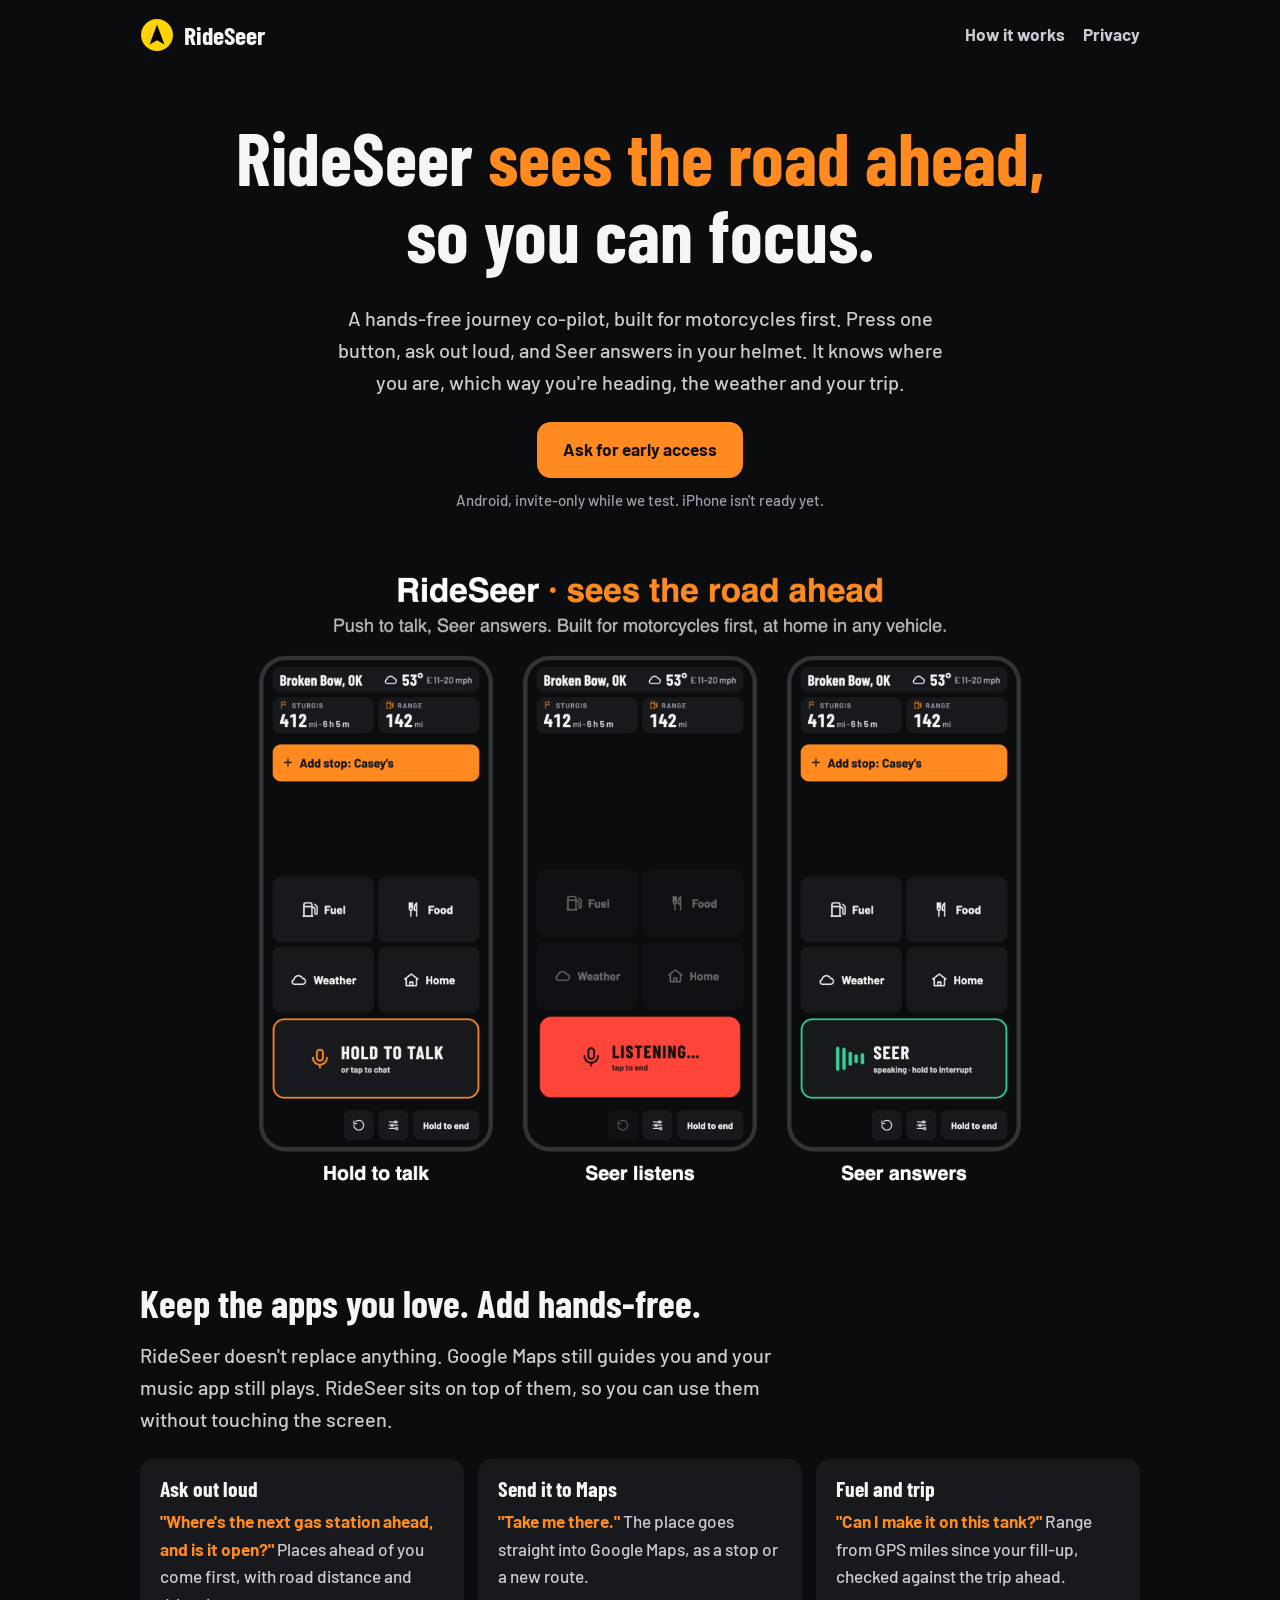
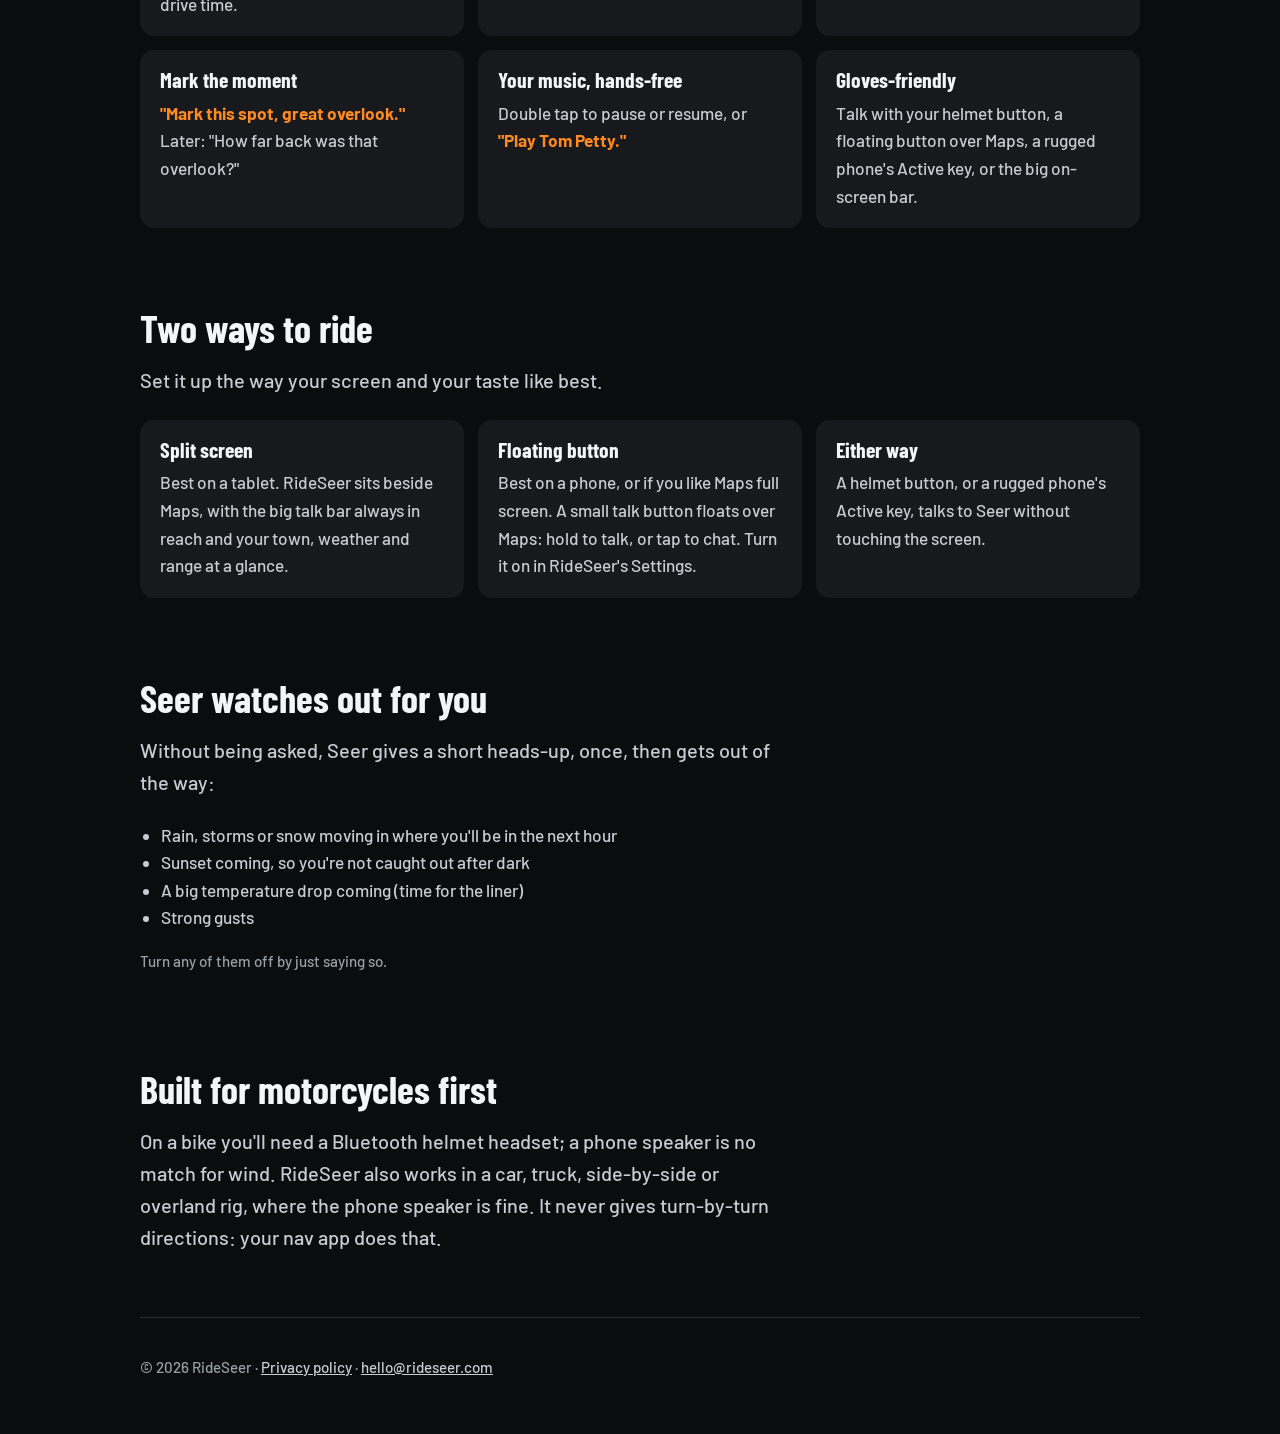
==== index.html @ ca09a665 "Site: "Two ways to ride" (split screen or floating button) Co-Authored-By: Claude Opus 5.5 <noreply@" ====
<!doctype html>
<html lang="en">
<head>
  <meta charset="utf-8">
  <meta name="viewport" content="width=device-width, initial-scale=1">
  <title>RideSeer: sees the road ahead, so you can focus</title>
  <meta name="description" content="RideSeer is a hands-free journey co-pilot, built for motorcycles first. Press a button, ask out loud, and Seer answers in your helmet.">
  <meta name="theme-color" content="#0b0c0e">
  <link rel="icon" href="favicon.svg" type="image/svg+xml">
  <link rel="stylesheet" href="style.css">
</head>
<body>
  <div class="wrap">
    <header class="top">
      <a class="logo" href="./"><img src="favicon.svg" alt="">RideSeer</a>
      <nav class="top"><a href="#how">How it works</a><a href="privacy.html">Privacy</a></nav>
    </header>

    <main>
      <div class="hero">
        <h1>RideSeer <span>sees the road ahead,</span><br>so you can focus.</h1>
        <p class="lede">A hands-free journey co-pilot, built for motorcycles first. Press one button, ask out loud, and Seer answers in your helmet. It knows where you are, which way you're heading, the weather and your trip.</p>
        <a class="cta" href="mailto:hello@rideseer.com?subject=RideSeer%20early%20access">Ask for early access</a>
        <p class="note">Android, invite-only while we test. iPhone isn't ready yet.</p>
        <img class="shot" src="img/rideseer-3up.png" alt="Three RideSeer screens: ready to talk, listening, and Seer answering, with town, weather, trip and range on top">
      </div>

      <section id="how">
        <h2>Keep the apps you love. Add hands-free.</h2>
        <p class="lede" style="margin-left:0">RideSeer doesn't replace anything. Google Maps still guides you and your music app still plays. RideSeer sits on top of them, so you can use them without touching the screen.</p>
        <div class="grid">
          <div class="card">
            <h3>Ask out loud</h3>
            <p><span class="say">"Where's the next gas station ahead, and is it open?"</span> Places ahead of you come first, with road distance and drive time.</p>
          </div>
          <div class="card">
            <h3>Send it to Maps</h3>
            <p><span class="say">"Take me there."</span> The place goes straight into Google Maps, as a stop or a new route.</p>
          </div>
          <div class="card">
            <h3>Fuel and trip</h3>
            <p><span class="say">"Can I make it on this tank?"</span> Range from GPS miles since your fill-up, checked against the trip ahead.</p>
          </div>
          <div class="card">
            <h3>Mark the moment</h3>
            <p><span class="say">"Mark this spot, great overlook."</span> Later: "How far back was that overlook?"</p>
          </div>
          <div class="card">
            <h3>Your music, hands-free</h3>
            <p>Double tap to pause or resume, or <span class="say">"Play Tom Petty."</span></p>
          </div>
          <div class="card">
            <h3>Gloves-friendly</h3>
            <p>Talk with your helmet button, a floating button over Maps, a rugged phone's Active key, or the big on-screen bar.</p>
          </div>
        </div>
      </section>

      <section id="setup">
        <h2>Two ways to ride</h2>
        <p class="lede" style="margin-left:0">Set it up the way your screen and your taste like best.</p>
        <div class="grid">
          <div class="card">
            <h3>Split screen</h3>
            <p>Best on a tablet. RideSeer sits beside Maps, with the big talk bar always in reach and your town, weather and range at a glance.</p>
          </div>
          <div class="card">
            <h3>Floating button</h3>
            <p>Best on a phone, or if you like Maps full screen. A small talk button floats over Maps: hold to talk, or tap to chat. Turn it on in RideSeer's Settings.</p>
          </div>
          <div class="card">
            <h3>Either way</h3>
            <p>A helmet button, or a rugged phone's Active key, talks to Seer without touching the screen.</p>
          </div>
        </div>
      </section>

      <section>
        <h2>Seer watches out for you</h2>
        <p class="lede" style="margin-left:0">Without being asked, Seer gives a short heads-up, once, then gets out of the way:</p>
        <ul class="plain">
          <li>Rain, storms or snow moving in where you'll be in the next hour</li>
          <li>Sunset coming, so you're not caught out after dark</li>
          <li>A big temperature drop coming (time for the liner)</li>
          <li>Strong gusts</li>
        </ul>
        <p class="note">Turn any of them off by just saying so.</p>
      </section>

      <section>
        <h2>Built for motorcycles first</h2>
        <p class="lede" style="margin-left:0">On a bike you'll need a Bluetooth helmet headset; a phone speaker is no match for wind. RideSeer also works in a car, truck, side-by-side or overland rig, where the phone speaker is fine. It never gives turn-by-turn directions: your nav app does that.</p>
      </section>
    </main>

    <footer>
      <p>© 2026 RideSeer · <a href="privacy.html">Privacy policy</a> · <a href="mailto:hello@rideseer.com">hello@rideseer.com</a></p>
    </footer>
  </div>
</body>
</html>
---- style.css ----
/* RideSeer site: the app's Dash look. Fonts are served from here (no third-party requests). */
@font-face {
  font-family: "Barlow";
  src: url("fonts/barlow-latin-500-normal.woff2") format("woff2");
  font-weight: 500;
  font-display: swap;
}
@font-face {
  font-family: "Barlow";
  src: url("fonts/barlow-latin-700-normal.woff2") format("woff2");
  font-weight: 700;
  font-display: swap;
}
@font-face {
  font-family: "Barlow Condensed";
  src: url("fonts/barlow-condensed-latin-700-normal.woff2") format("woff2");
  font-weight: 700;
  font-display: swap;
}

:root {
  --bg: #0b0c0e;
  --fg: #f4f5f7;
  --muted: #9aa0a8;
  --soft: #c9cdd3;
  --panel: #17191d;
  --line: #2a2d33;
  --accent: #ff8a1f;
  --on-accent: #111;
  color-scheme: dark;
}

* {
  box-sizing: border-box;
}

body {
  margin: 0;
  background: var(--bg);
  color: var(--fg);
  font: 500 1.08rem/1.6 "Barlow", system-ui, -apple-system, "Segoe UI", Roboto, sans-serif;
}

a {
  color: var(--accent);
}

.wrap {
  max-width: 1040px;
  margin: 0 auto;
  padding: 0 20px;
}

header.top {
  display: flex;
  align-items: center;
  justify-content: space-between;
  gap: 16px;
  padding: 18px 0;
}

.logo {
  display: flex;
  align-items: center;
  gap: 10px;
  color: var(--fg);
  text-decoration: none;
  font: 700 1.6rem/1 "Barlow Condensed", "Barlow", sans-serif;
}

.logo img {
  width: 34px;
  height: 34px;
}

nav.top a {
  color: var(--soft);
  text-decoration: none;
  margin-left: 18px;
  font-weight: 700;
}

h1,
h2,
h3 {
  font-family: "Barlow Condensed", "Barlow", sans-serif;
  font-weight: 700;
  line-height: 1.05;
  margin: 0 0 0.4em;
}

.hero {
  padding: 48px 0 24px;
  text-align: center;
}

.hero h1 {
  font-size: clamp(2.6rem, 8vw, 4.6rem);
}

.hero h1 span {
  color: var(--accent);
}

.lede {
  color: var(--soft);
  font-size: 1.25rem;
  max-width: 640px;
  margin: 0 auto 24px;
}

.cta {
  display: inline-block;
  padding: 14px 26px;
  border-radius: 14px;
  background: var(--accent);
  color: var(--on-accent);
  font-weight: 700;
  text-decoration: none;
}

.note {
  color: var(--muted);
  font-size: 0.95rem;
  margin-top: 10px;
}

.shot {
  display: block;
  width: 100%;
  max-width: 900px;
  margin: 32px auto 0;
  border-radius: 18px;
}

section {
  padding: 40px 0;
}

section h2 {
  font-size: clamp(1.8rem, 5vw, 2.4rem);
}

.grid {
  display: grid;
  grid-template-columns: repeat(auto-fit, minmax(240px, 1fr));
  gap: 14px;
}

.card {
  background: var(--panel);
  border-radius: 14px;
  padding: 18px 20px;
}

.card h3 {
  font-size: 1.35rem;
  color: var(--fg);
}

.card p {
  margin: 0;
  color: var(--soft);
}

.say {
  color: var(--accent);
  font-weight: 700;
}

ul.plain {
  padding-left: 1.2em;
  color: var(--soft);
}

/* Privacy policy and other text pages */
.doc {
  max-width: 760px;
  padding: 24px 0 48px;
}

.doc h1 {
  font-size: 2.6rem;
}

.doc h2 {
  font-size: 1.6rem;
  margin-top: 1.6em;
}

.doc p,
.doc li {
  color: var(--soft);
}

.doc table {
  width: 100%;
  border-collapse: collapse;
  margin: 12px 0;
  font-size: 0.98rem;
}

.doc th,
.doc td {
  text-align: left;
  vertical-align: top;
  padding: 10px 8px;
  border-bottom: 1px solid var(--line);
}

.doc th {
  color: var(--fg);
}

.tablewrap {
  overflow-x: auto;
}

footer {
  border-top: 1px solid var(--line);
  padding: 22px 0 40px;
  color: var(--muted);
  font-size: 0.95rem;
}

footer a {
  color: var(--soft);
}
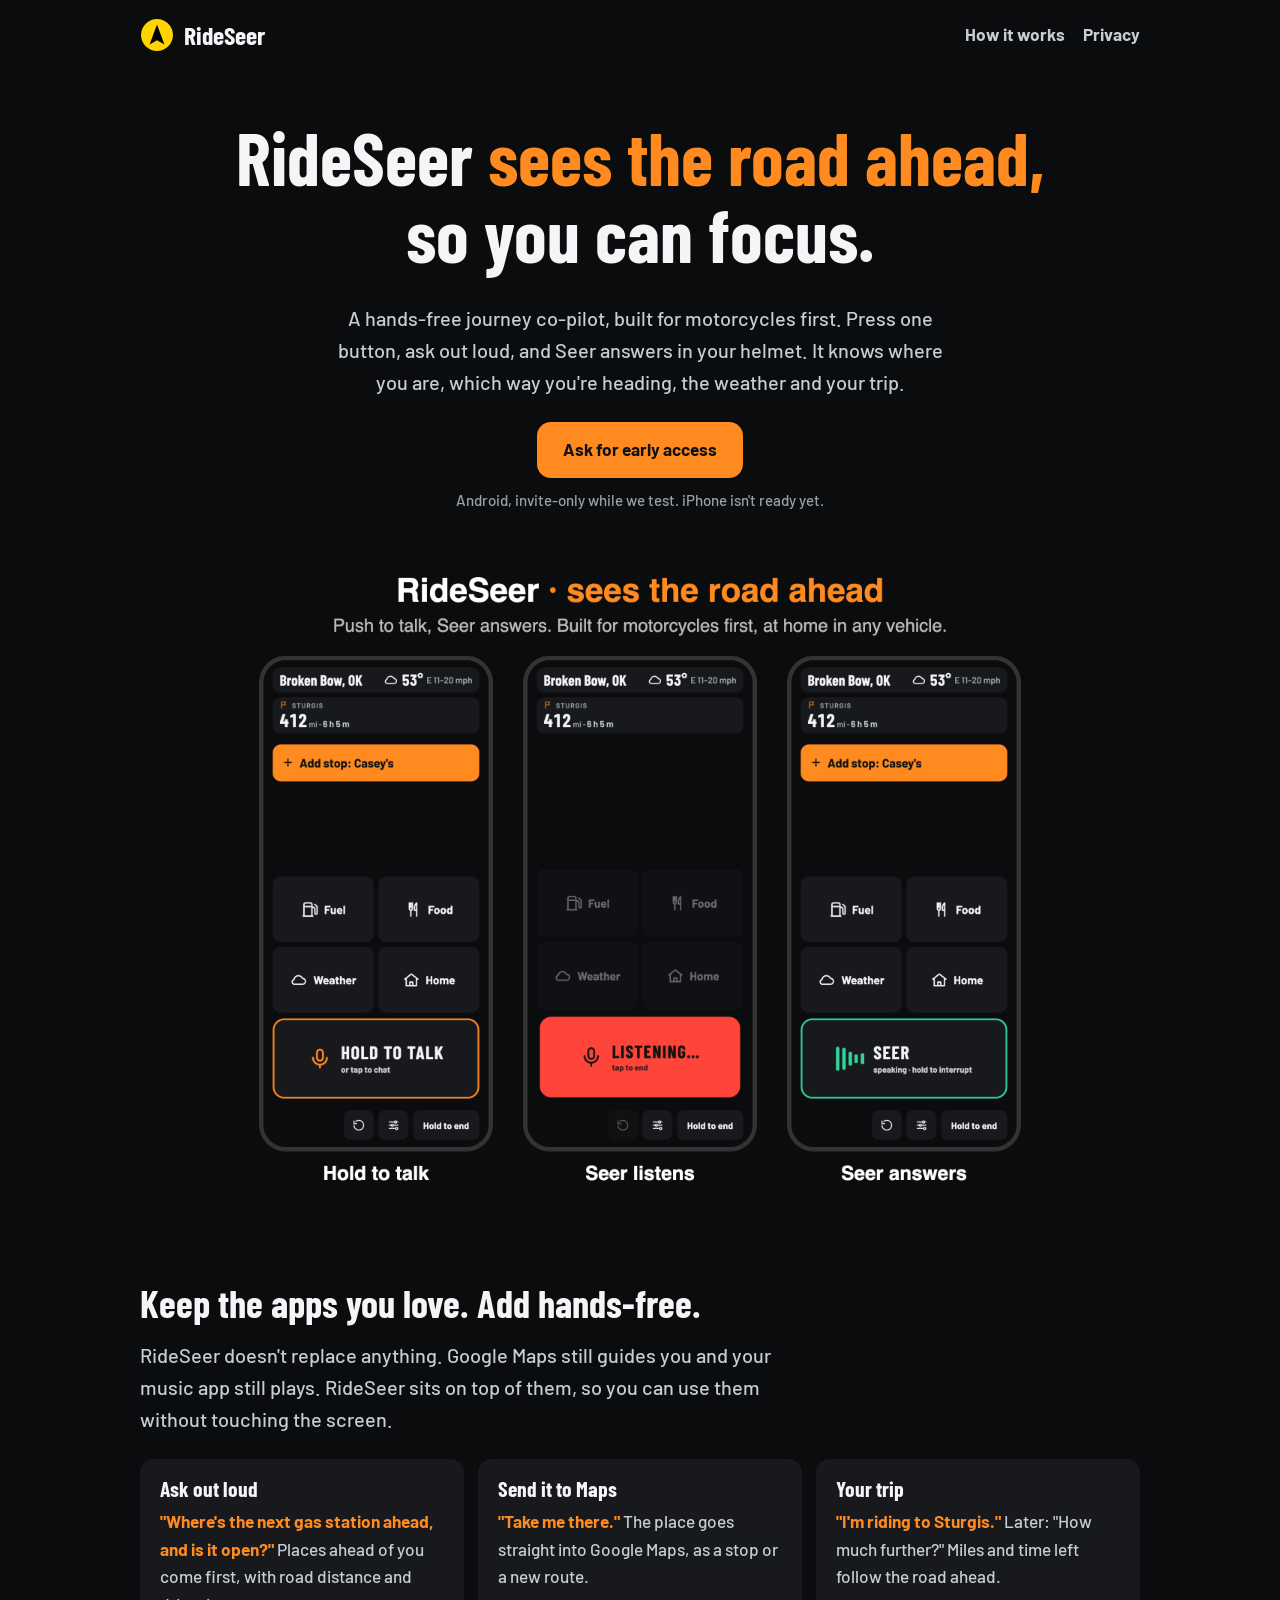
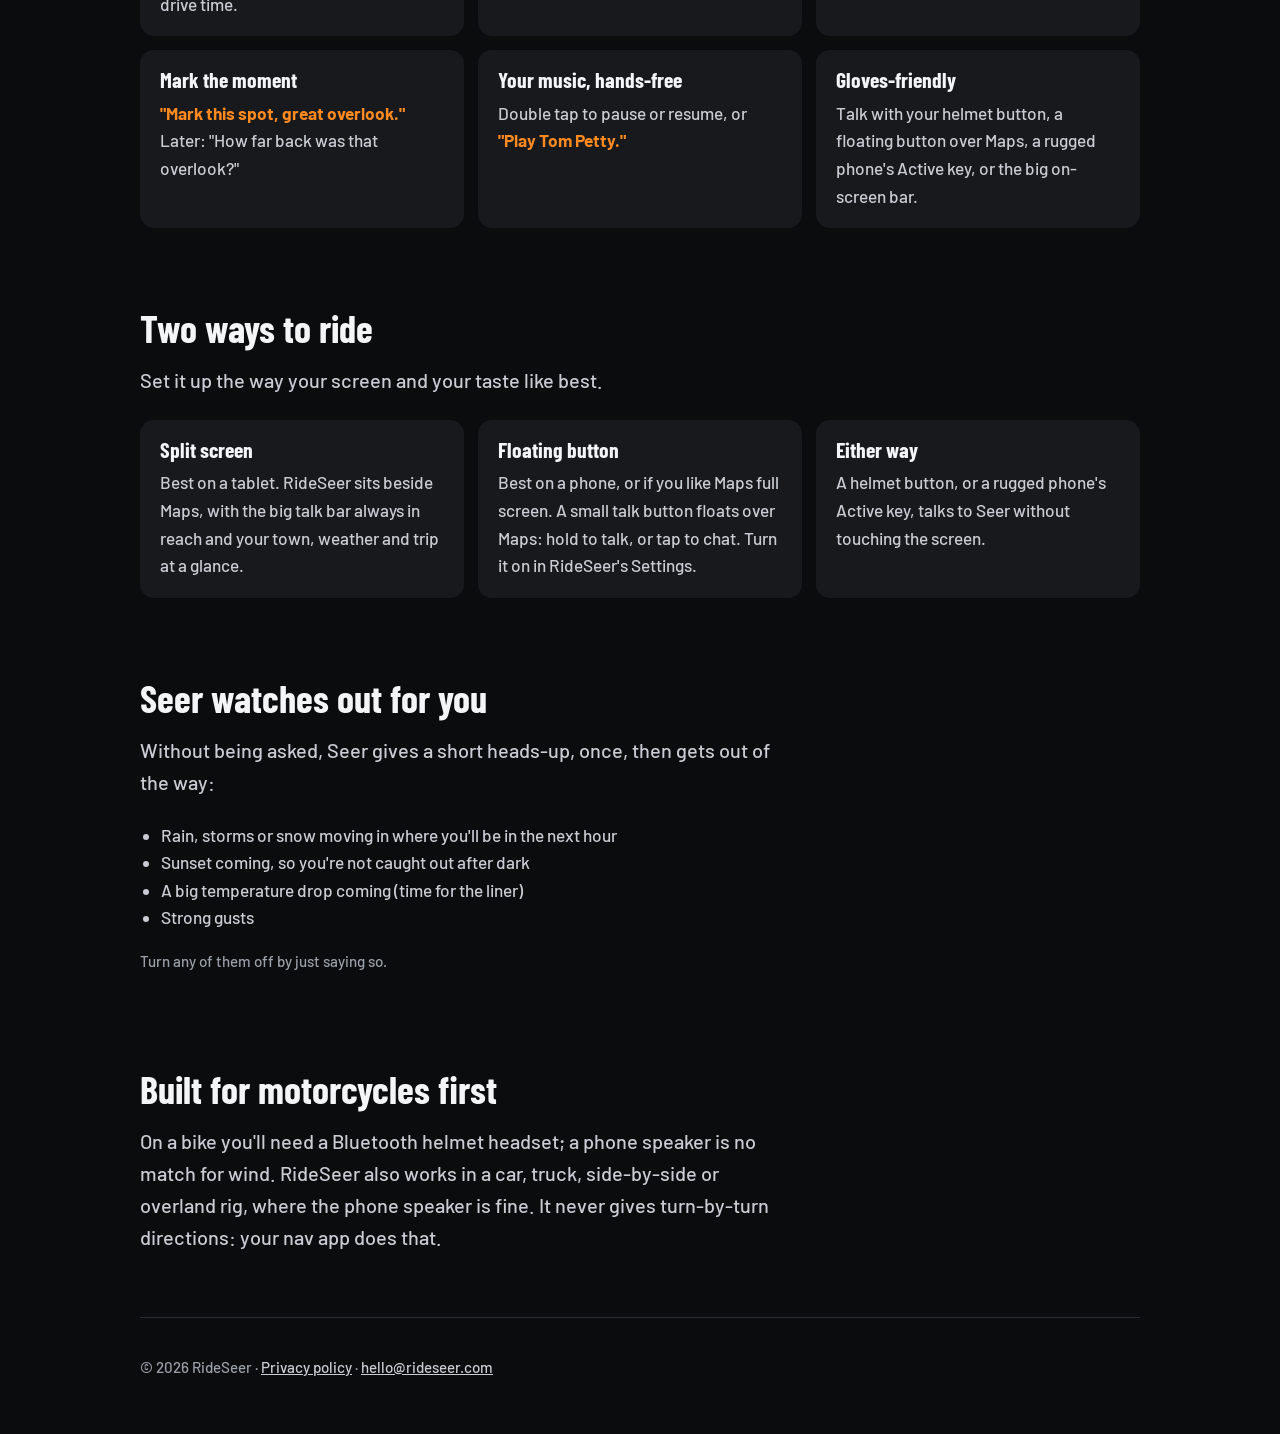
==== commit 4dfae7a1: "Fuel range removed from the app: site copy, privacy policy and screenshot Co-Authored-By: Claude Opu" ====
--- a/index.html
+++ b/index.html
@@ -22,7 +22,7 @@
         <p class="lede">A hands-free journey co-pilot, built for motorcycles first. Press one button, ask out loud, and Seer answers in your helmet. It knows where you are, which way you're heading, the weather and your trip.</p>
         <a class="cta" href="mailto:hello@rideseer.com?subject=RideSeer%20early%20access">Ask for early access</a>
         <p class="note">Android, invite-only while we test. iPhone isn't ready yet.</p>
-        <img class="shot" src="img/rideseer-3up.png" alt="Three RideSeer screens: ready to talk, listening, and Seer answering, with town, weather, trip and range on top">
+        <img class="shot" src="img/rideseer-3up.png" alt="Three RideSeer screens: ready to talk, listening, and Seer answering, with town, weather and trip on top">
       </div>
 
       <section id="how">
@@ -38,8 +38,8 @@
             <p><span class="say">"Take me there."</span> The place goes straight into Google Maps, as a stop or a new route.</p>
           </div>
           <div class="card">
-            <h3>Fuel and trip</h3>
-            <p><span class="say">"Can I make it on this tank?"</span> Range from GPS miles since your fill-up, checked against the trip ahead.</p>
+            <h3>Your trip</h3>
+            <p><span class="say">"I'm riding to Sturgis."</span> Later: "How much further?" Miles and time left follow the road ahead.</p>
           </div>
           <div class="card">
             <h3>Mark the moment</h3>
@@ -62,7 +62,7 @@
         <div class="grid">
           <div class="card">
             <h3>Split screen</h3>
-            <p>Best on a tablet. RideSeer sits beside Maps, with the big talk bar always in reach and your town, weather and range at a glance.</p>
+            <p>Best on a tablet. RideSeer sits beside Maps, with the big talk bar always in reach and your town, weather and trip at a glance.</p>
           </div>
           <div class="card">
             <h3>Floating button</h3>
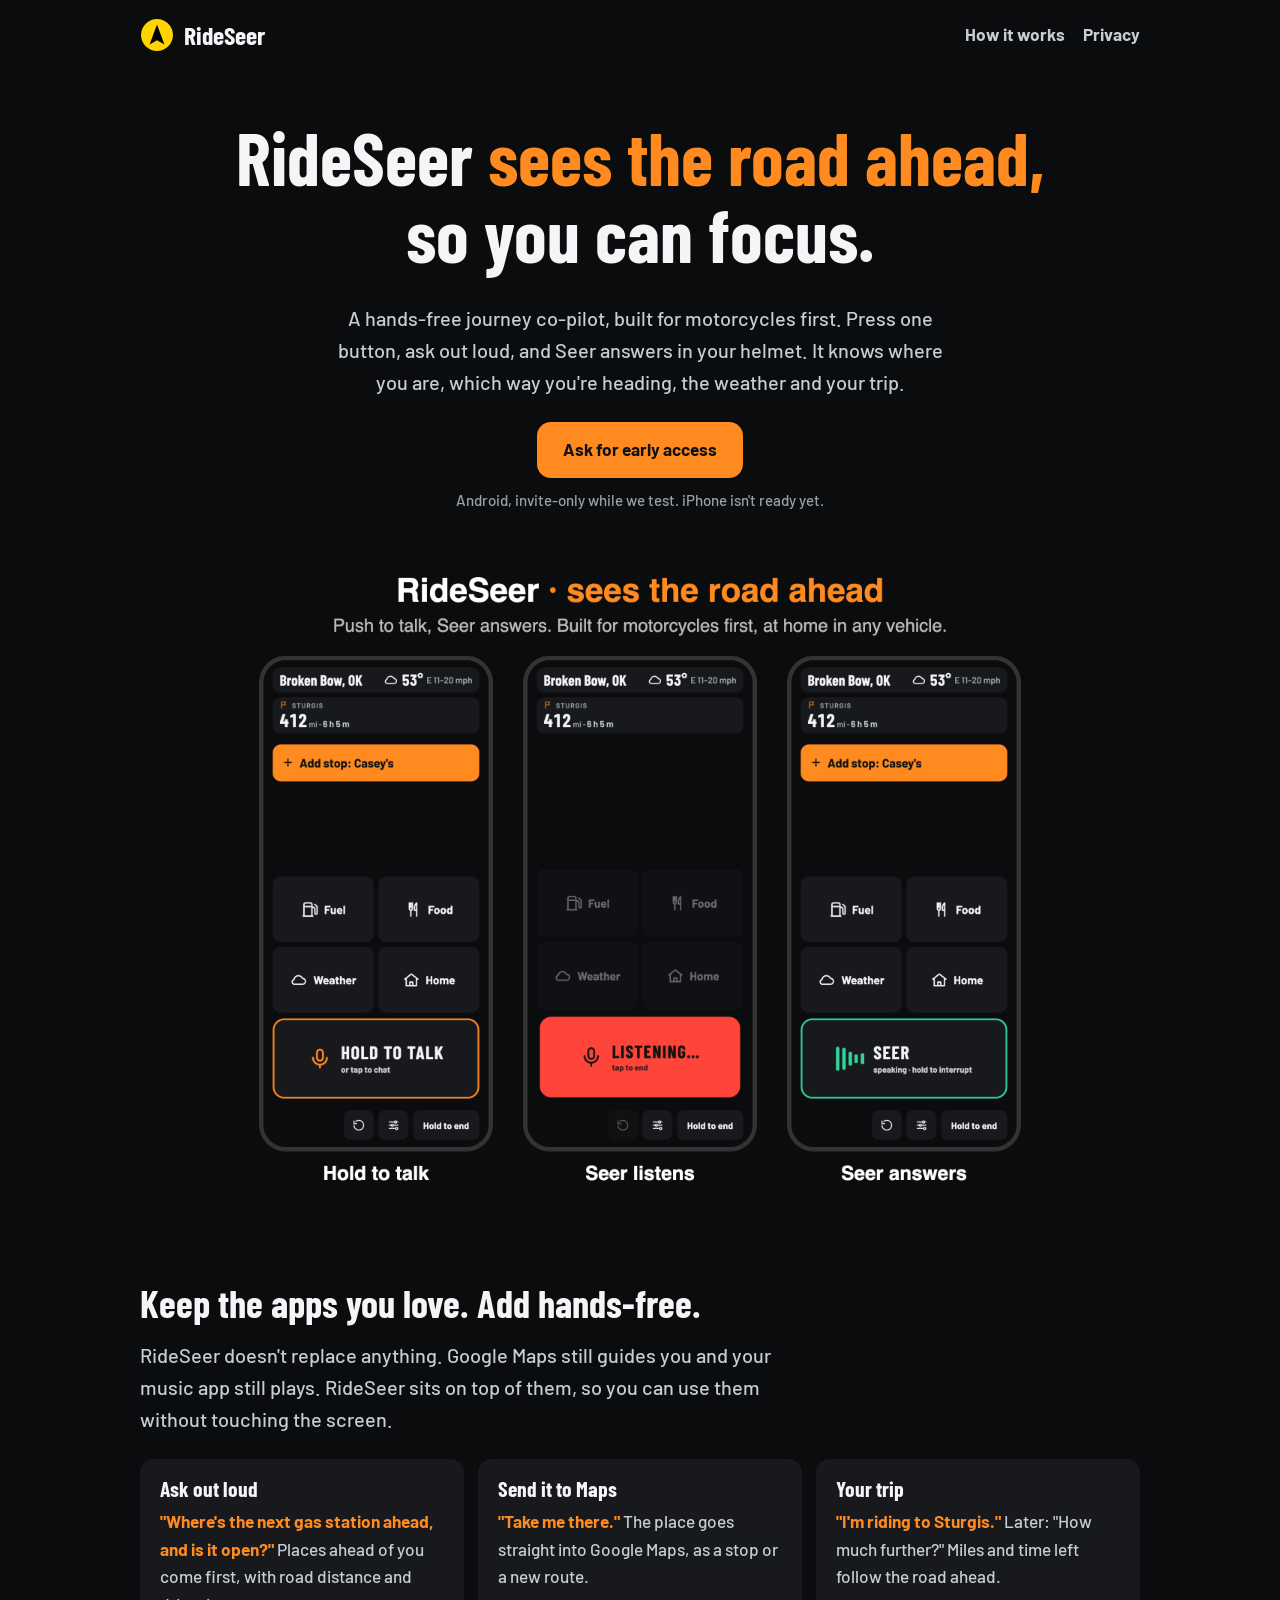
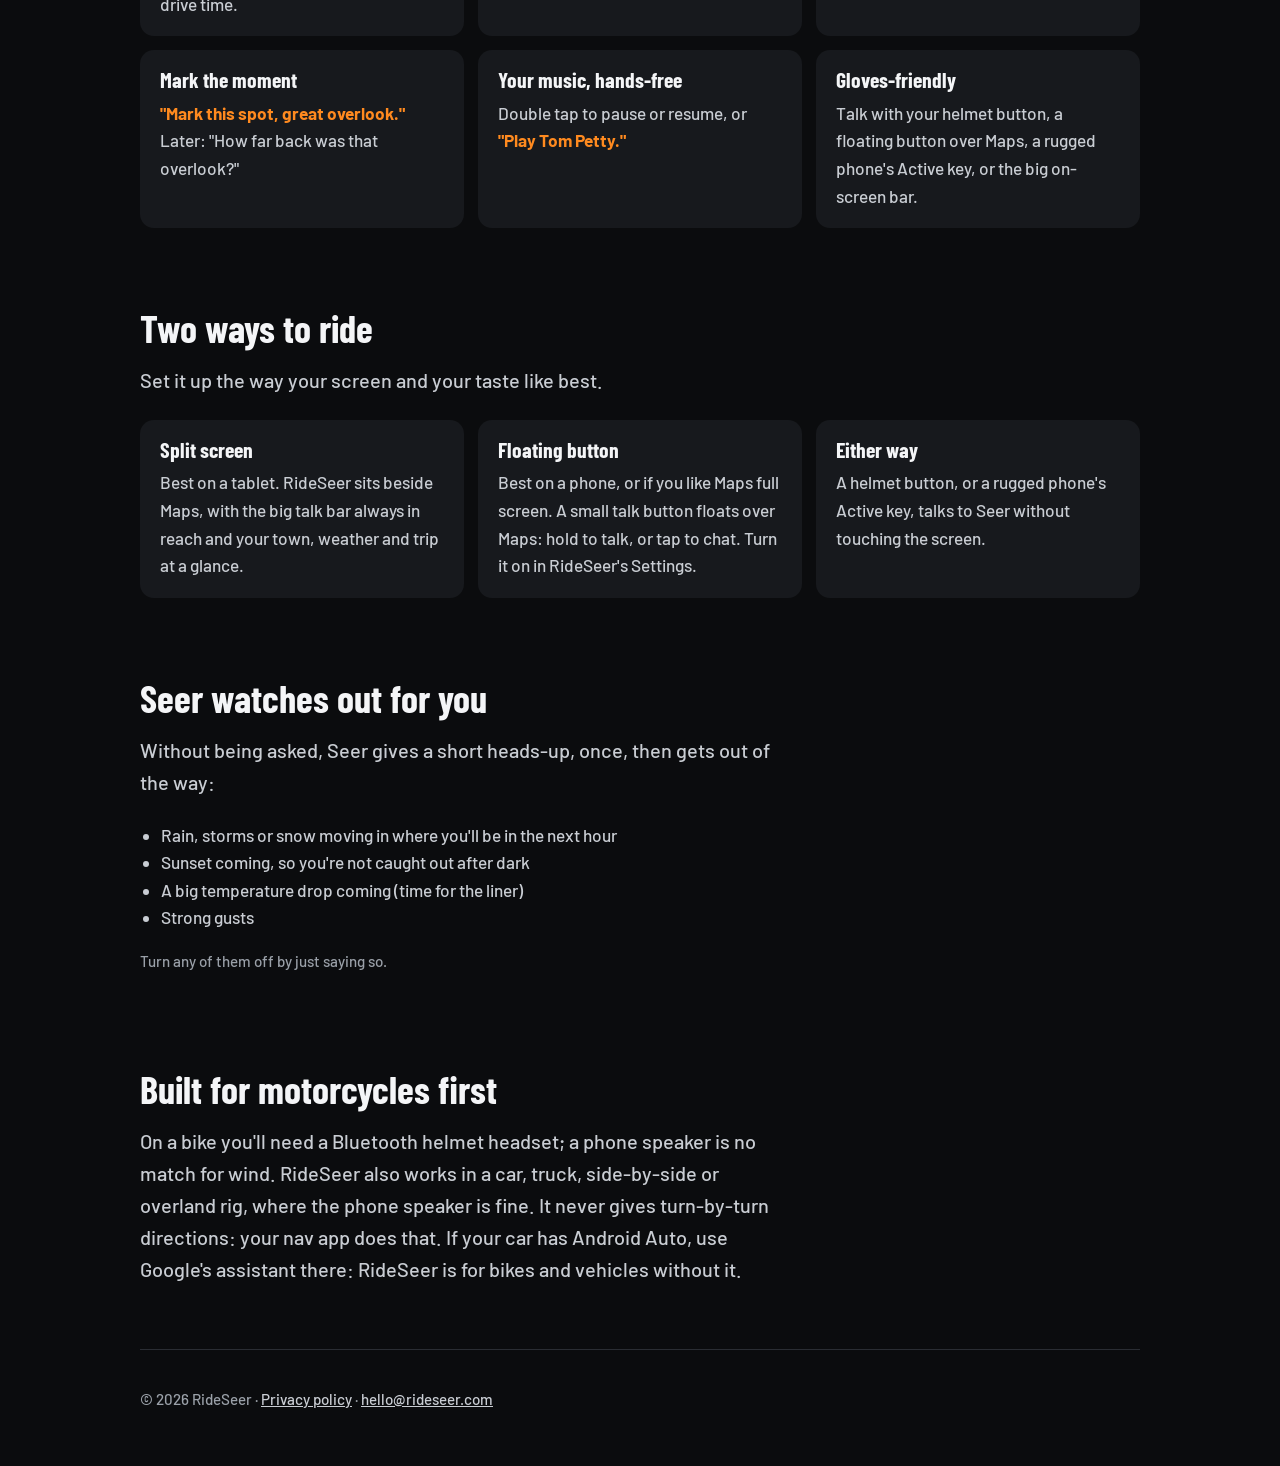
==== commit 04c12934: "Android Auto: point drivers to Google's assistant" ====
--- a/index.html
+++ b/index.html
@@ -89,7 +89,7 @@
 
       <section>
         <h2>Built for motorcycles first</h2>
-        <p class="lede" style="margin-left:0">On a bike you'll need a Bluetooth helmet headset; a phone speaker is no match for wind. RideSeer also works in a car, truck, side-by-side or overland rig, where the phone speaker is fine. It never gives turn-by-turn directions: your nav app does that.</p>
+        <p class="lede" style="margin-left:0">On a bike you'll need a Bluetooth helmet headset; a phone speaker is no match for wind. RideSeer also works in a car, truck, side-by-side or overland rig, where the phone speaker is fine. It never gives turn-by-turn directions: your nav app does that. If your car has Android Auto, use Google's assistant there: RideSeer is for bikes and vehicles without it.</p>
       </section>
     </main>
 
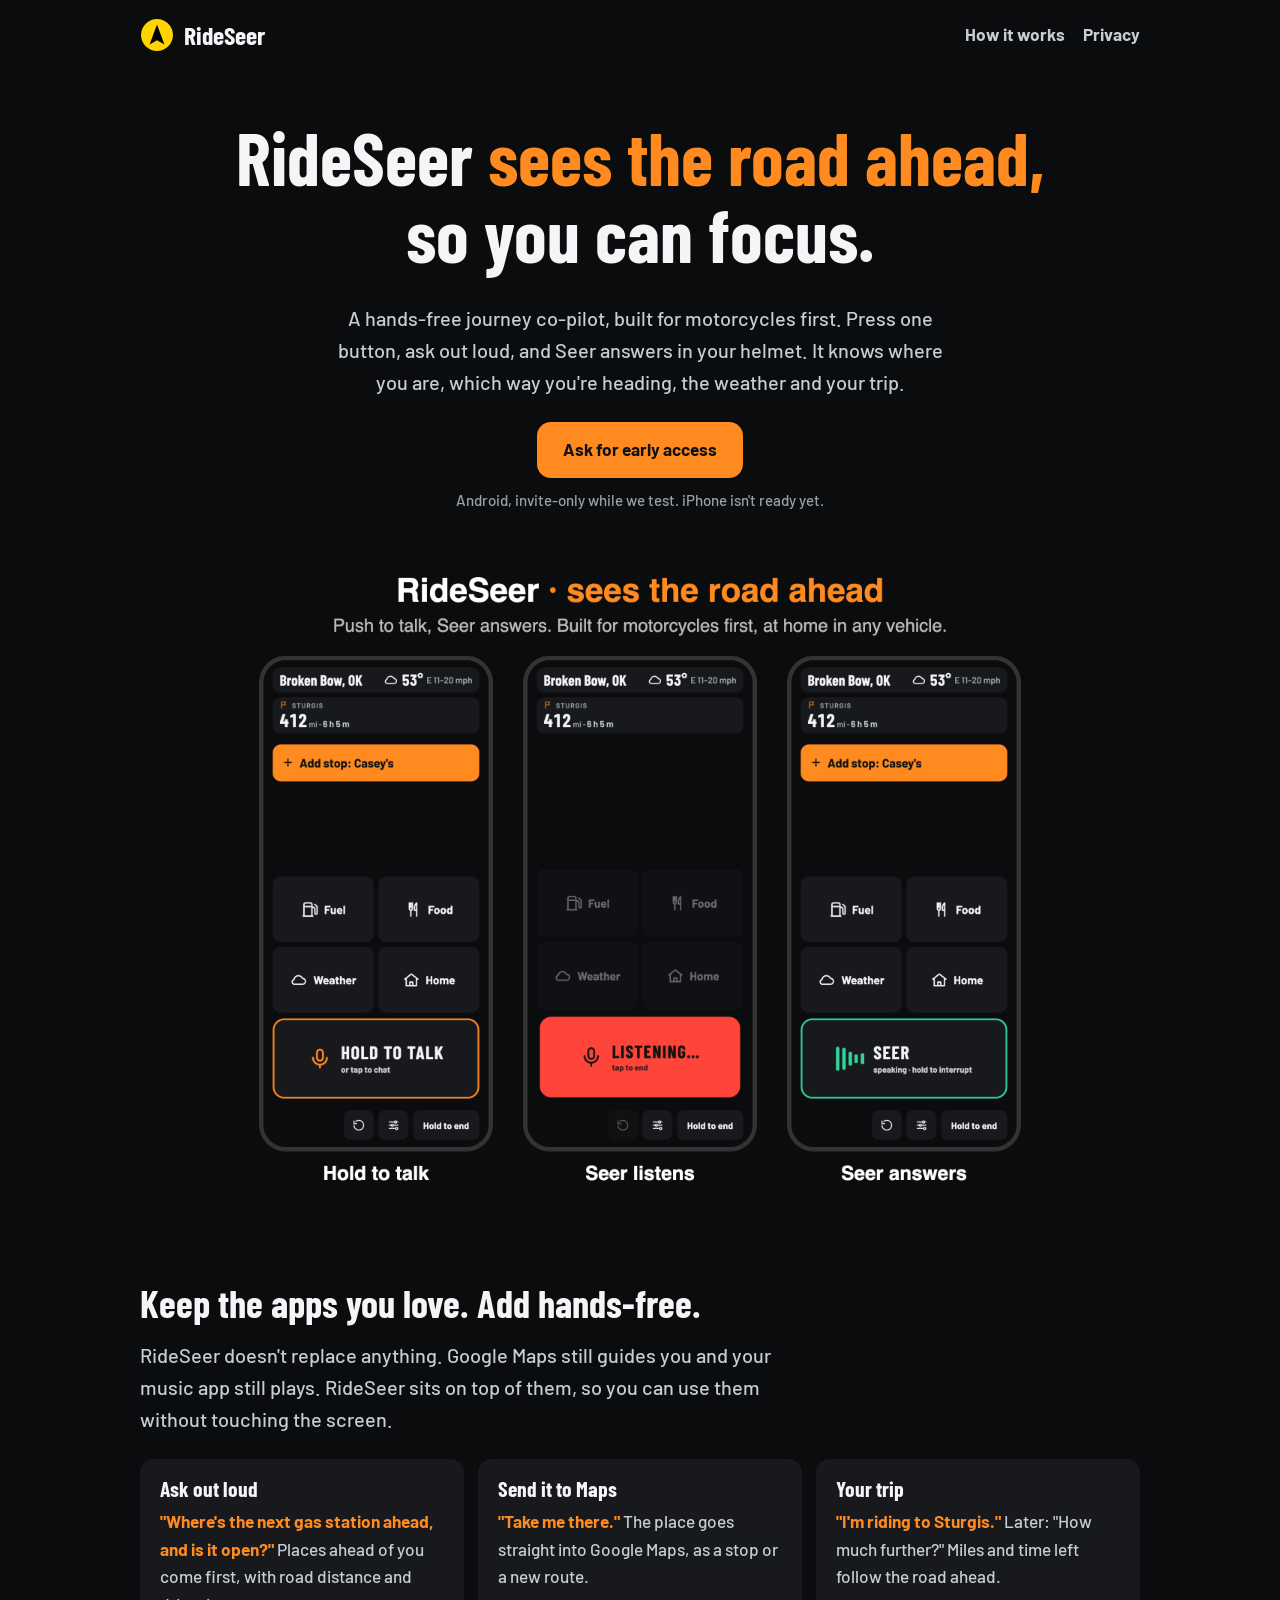
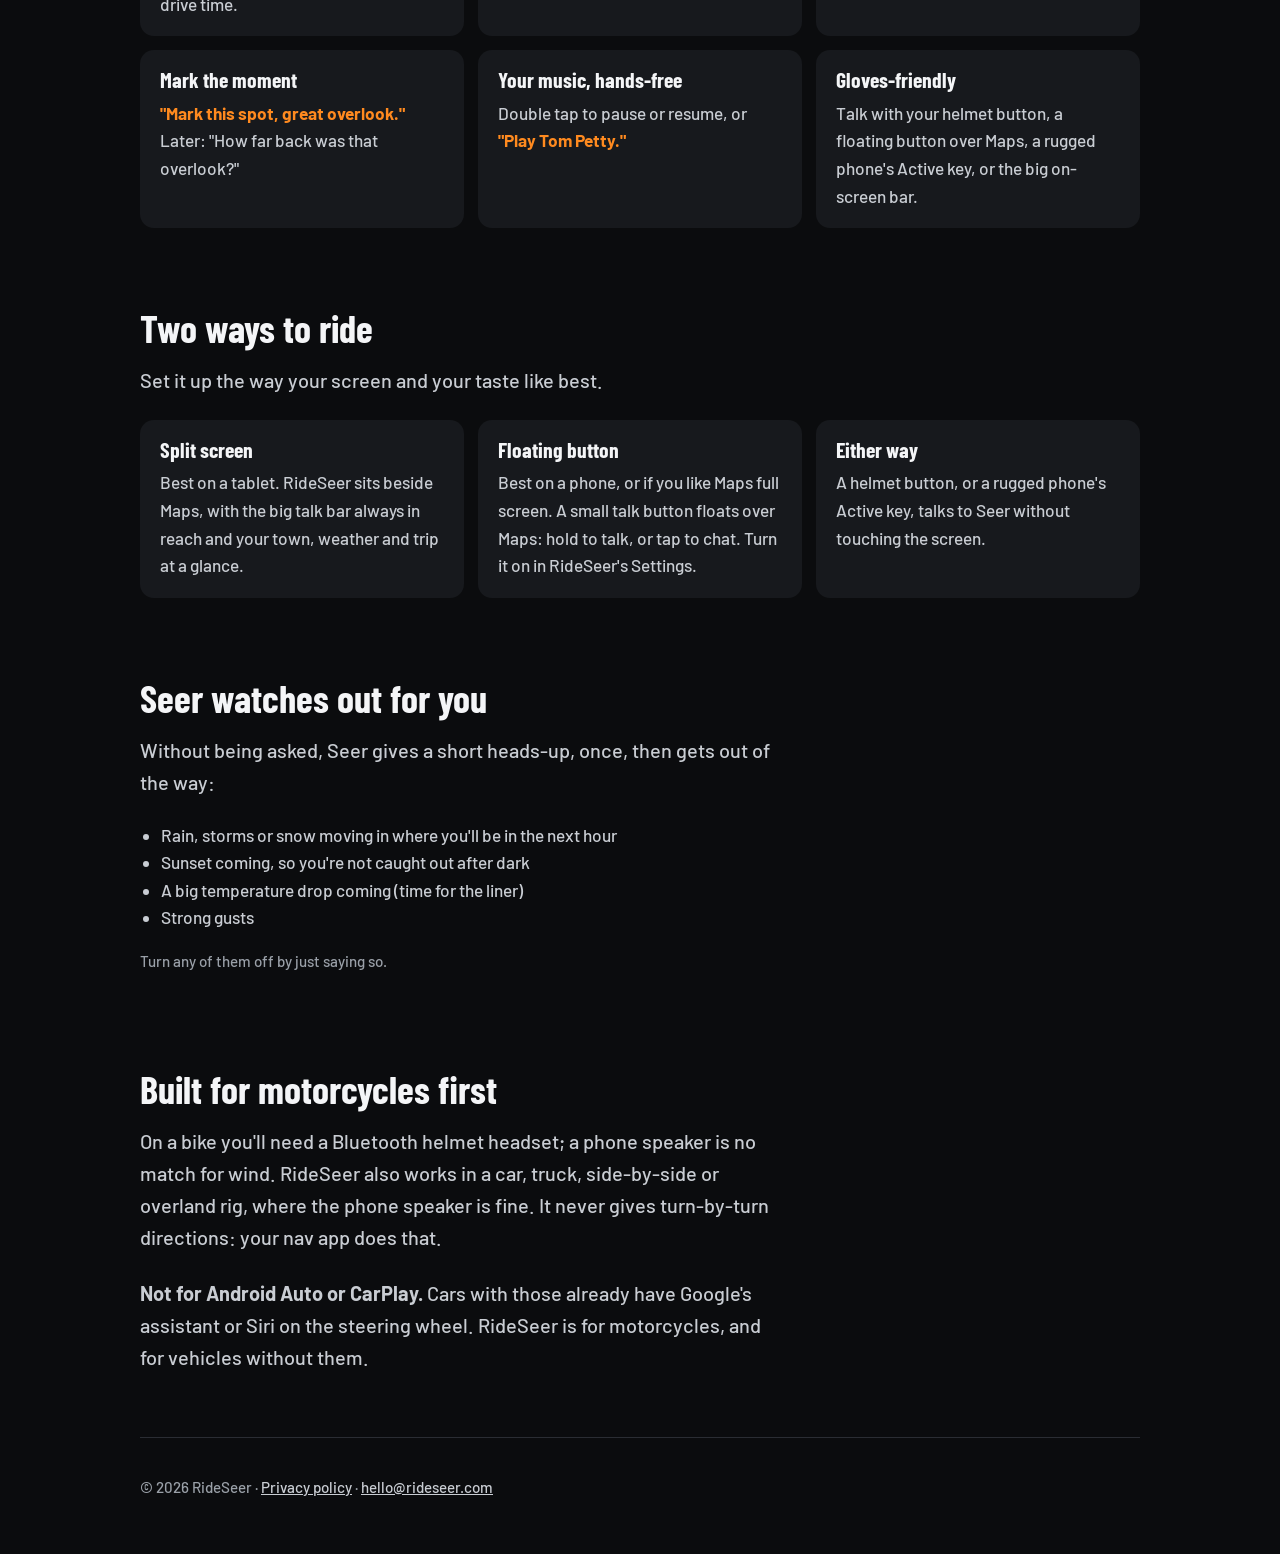
==== commit 181a85aa: "Not for Android Auto or CarPlay: its own line in "Built for motorcycles first" Co-Authored-By: Claud" ====
--- a/index.html
+++ b/index.html
@@ -89,7 +89,8 @@
 
       <section>
         <h2>Built for motorcycles first</h2>
-        <p class="lede" style="margin-left:0">On a bike you'll need a Bluetooth helmet headset; a phone speaker is no match for wind. RideSeer also works in a car, truck, side-by-side or overland rig, where the phone speaker is fine. It never gives turn-by-turn directions: your nav app does that. If your car has Android Auto, use Google's assistant there: RideSeer is for bikes and vehicles without it.</p>
+        <p class="lede" style="margin-left:0">On a bike you'll need a Bluetooth helmet headset; a phone speaker is no match for wind. RideSeer also works in a car, truck, side-by-side or overland rig, where the phone speaker is fine. It never gives turn-by-turn directions: your nav app does that.</p>
+        <p class="lede" style="margin-left:0"><strong>Not for Android Auto or CarPlay.</strong> Cars with those already have Google's assistant or Siri on the steering wheel. RideSeer is for motorcycles, and for vehicles without them.</p>
       </section>
     </main>
 
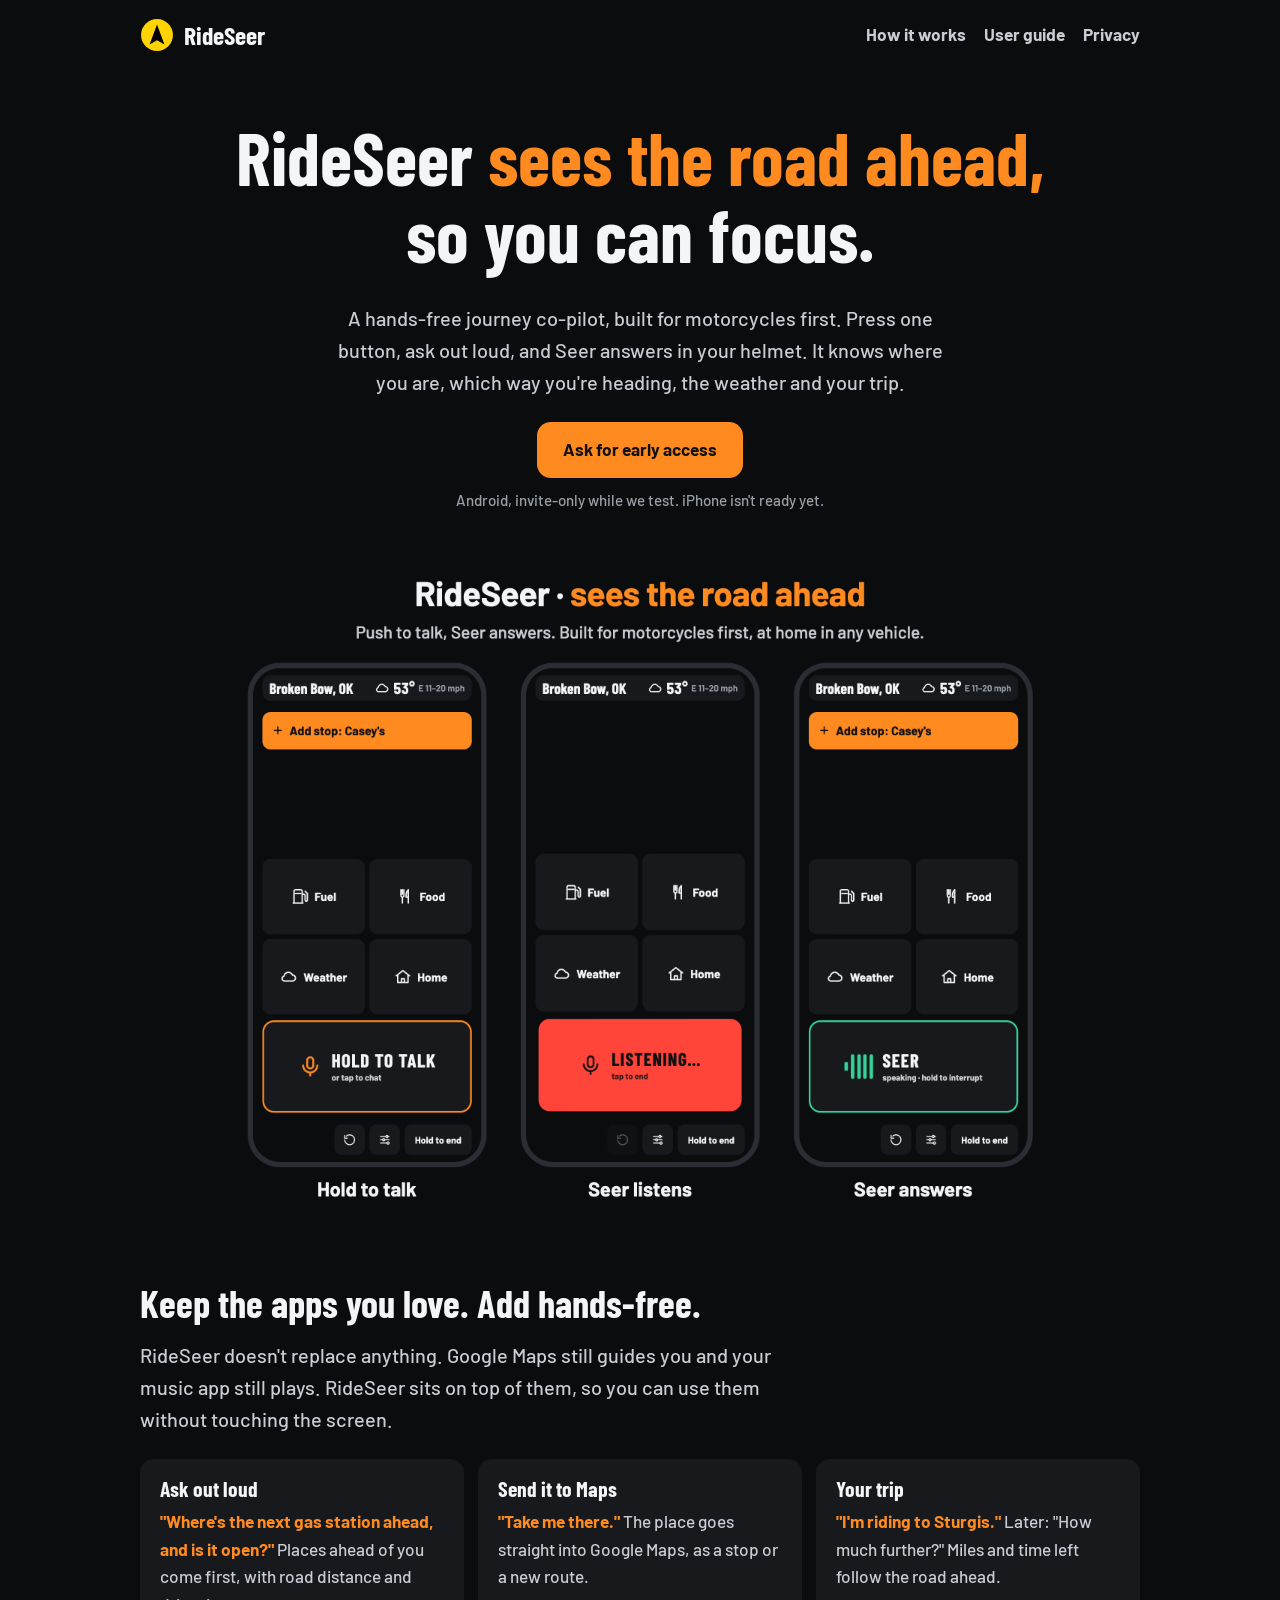
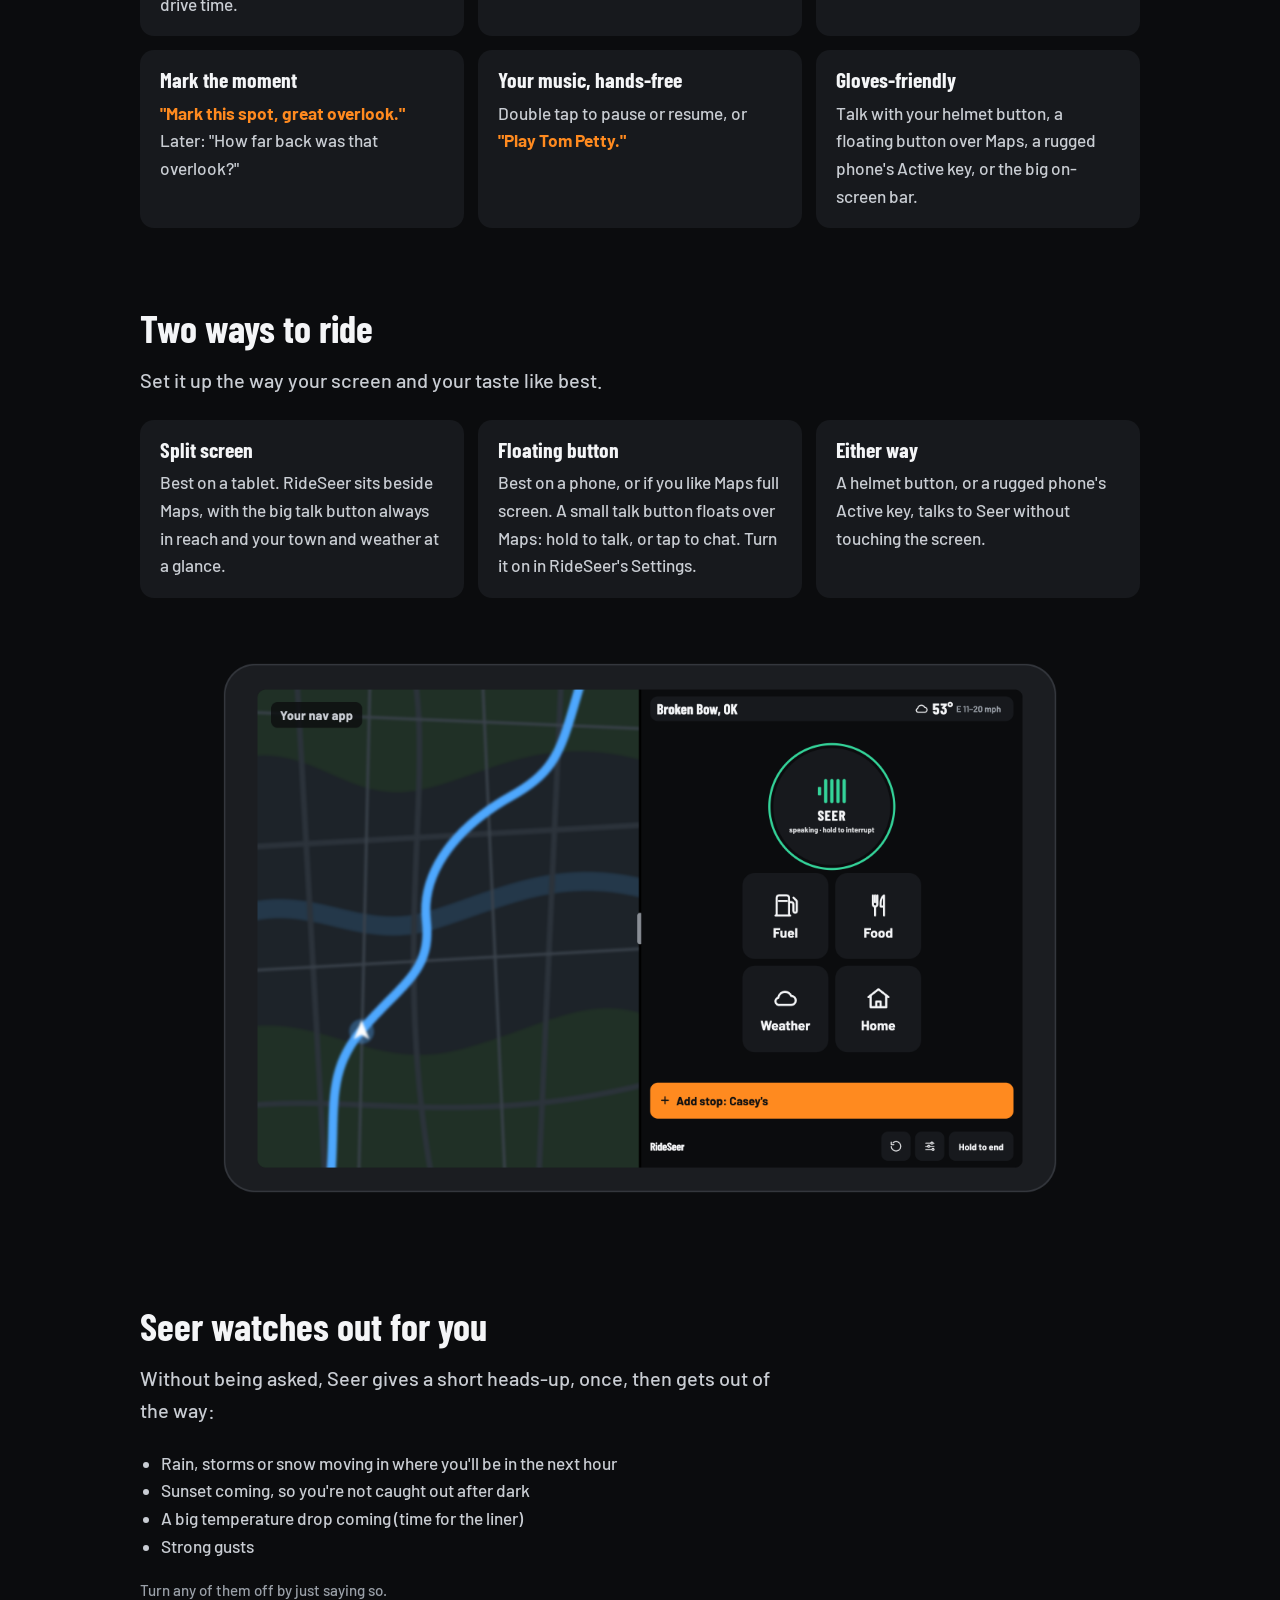
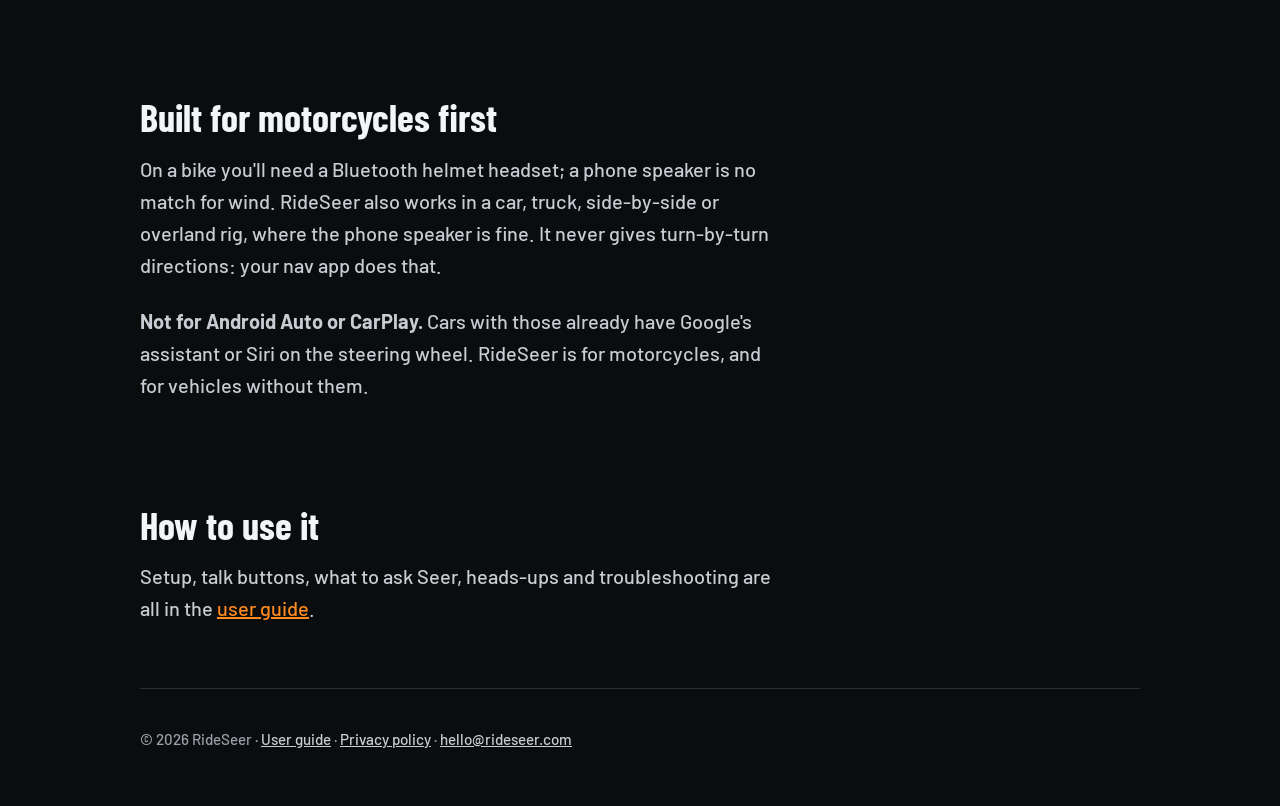
==== commit e65104d9: "User guide page, tablet split-screen image, refreshed three-phone image guide.html is generated from" ====
--- a/index.html
+++ b/index.html
@@ -13,7 +13,7 @@
   <div class="wrap">
     <header class="top">
       <a class="logo" href="./"><img src="favicon.svg" alt="">RideSeer</a>
-      <nav class="top"><a href="#how">How it works</a><a href="privacy.html">Privacy</a></nav>
+      <nav class="top"><a href="#how">How it works</a><a href="guide.html">User guide</a><a href="privacy.html">Privacy</a></nav>
     </header>
 
     <main>
@@ -22,7 +22,7 @@
         <p class="lede">A hands-free journey co-pilot, built for motorcycles first. Press one button, ask out loud, and Seer answers in your helmet. It knows where you are, which way you're heading, the weather and your trip.</p>
         <a class="cta" href="mailto:hello@rideseer.com?subject=RideSeer%20early%20access">Ask for early access</a>
         <p class="note">Android, invite-only while we test. iPhone isn't ready yet.</p>
-        <img class="shot" src="img/rideseer-3up.png" alt="Three RideSeer screens: ready to talk, listening, and Seer answering, with town, weather and trip on top">
+        <img class="shot" src="img/rideseer-3up.png" alt="Three RideSeer screens: ready to talk, listening, and Seer answering, with town and weather on top">
       </div>
 
       <section id="how">
@@ -62,7 +62,7 @@
         <div class="grid">
           <div class="card">
             <h3>Split screen</h3>
-            <p>Best on a tablet. RideSeer sits beside Maps, with the big talk bar always in reach and your town, weather and trip at a glance.</p>
+            <p>Best on a tablet. RideSeer sits beside Maps, with the big talk button always in reach and your town and weather at a glance.</p>
           </div>
           <div class="card">
             <h3>Floating button</h3>
@@ -73,6 +73,7 @@
             <p>A helmet button, or a rugged phone's Active key, talks to Seer without touching the screen.</p>
           </div>
         </div>
+        <img class="shot" src="img/split.png" alt="A tablet in split screen: a nav app's map on the left, RideSeer on the right with Seer speaking, the quick buttons and an Add stop button" loading="lazy">
       </section>
 
       <section>
@@ -92,10 +93,15 @@
         <p class="lede" style="margin-left:0">On a bike you'll need a Bluetooth helmet headset; a phone speaker is no match for wind. RideSeer also works in a car, truck, side-by-side or overland rig, where the phone speaker is fine. It never gives turn-by-turn directions: your nav app does that.</p>
         <p class="lede" style="margin-left:0"><strong>Not for Android Auto or CarPlay.</strong> Cars with those already have Google's assistant or Siri on the steering wheel. RideSeer is for motorcycles, and for vehicles without them.</p>
       </section>
+
+      <section>
+        <h2>How to use it</h2>
+        <p class="lede" style="margin-left:0">Setup, talk buttons, what to ask Seer, heads-ups and troubleshooting are all in the <a href="guide.html">user guide</a>.</p>
+      </section>
     </main>
 
     <footer>
-      <p>© 2026 RideSeer · <a href="privacy.html">Privacy policy</a> · <a href="mailto:hello@rideseer.com">hello@rideseer.com</a></p>
+      <p>© 2026 RideSeer · <a href="guide.html">User guide</a> · <a href="privacy.html">Privacy policy</a> · <a href="mailto:hello@rideseer.com">hello@rideseer.com</a></p>
     </footer>
   </div>
 </body>
--- a/style.css
+++ b/style.css
@@ -212,6 +212,31 @@
   color: var(--fg);
 }
 
+/* User guide (guide.html, generated from the app repo) */
+.guide h3 {
+  font-size: 1.3rem;
+  margin-top: 1.4em;
+}
+
+.guide code {
+  background: var(--panel);
+  padding: 1px 6px;
+  border-radius: 6px;
+  font-size: 0.92em;
+}
+
+.guide__img {
+  display: block;
+  max-width: 100%;
+  max-height: 560px;
+  margin: 8px auto;
+  border-radius: 14px;
+}
+
+.guide li + li {
+  margin-top: 4px;
+}
+
 .tablewrap {
   overflow-x: auto;
 }
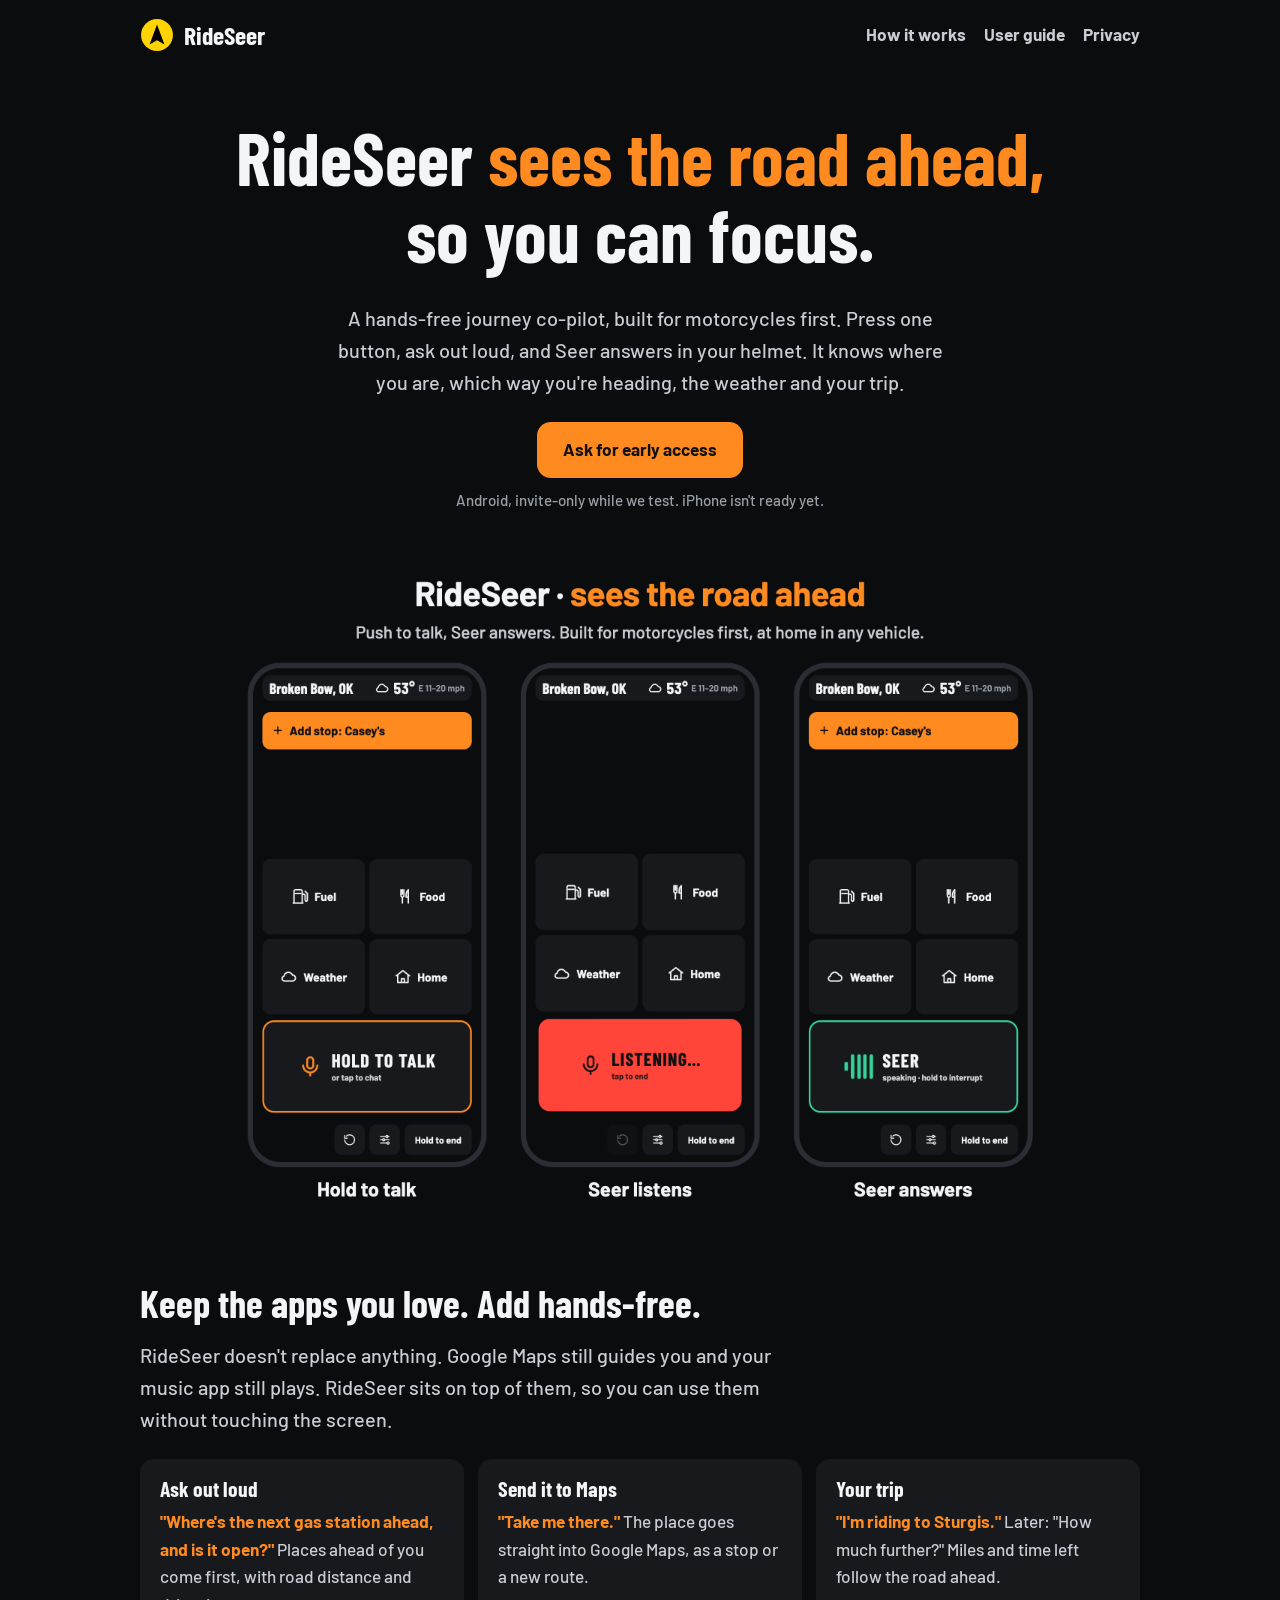
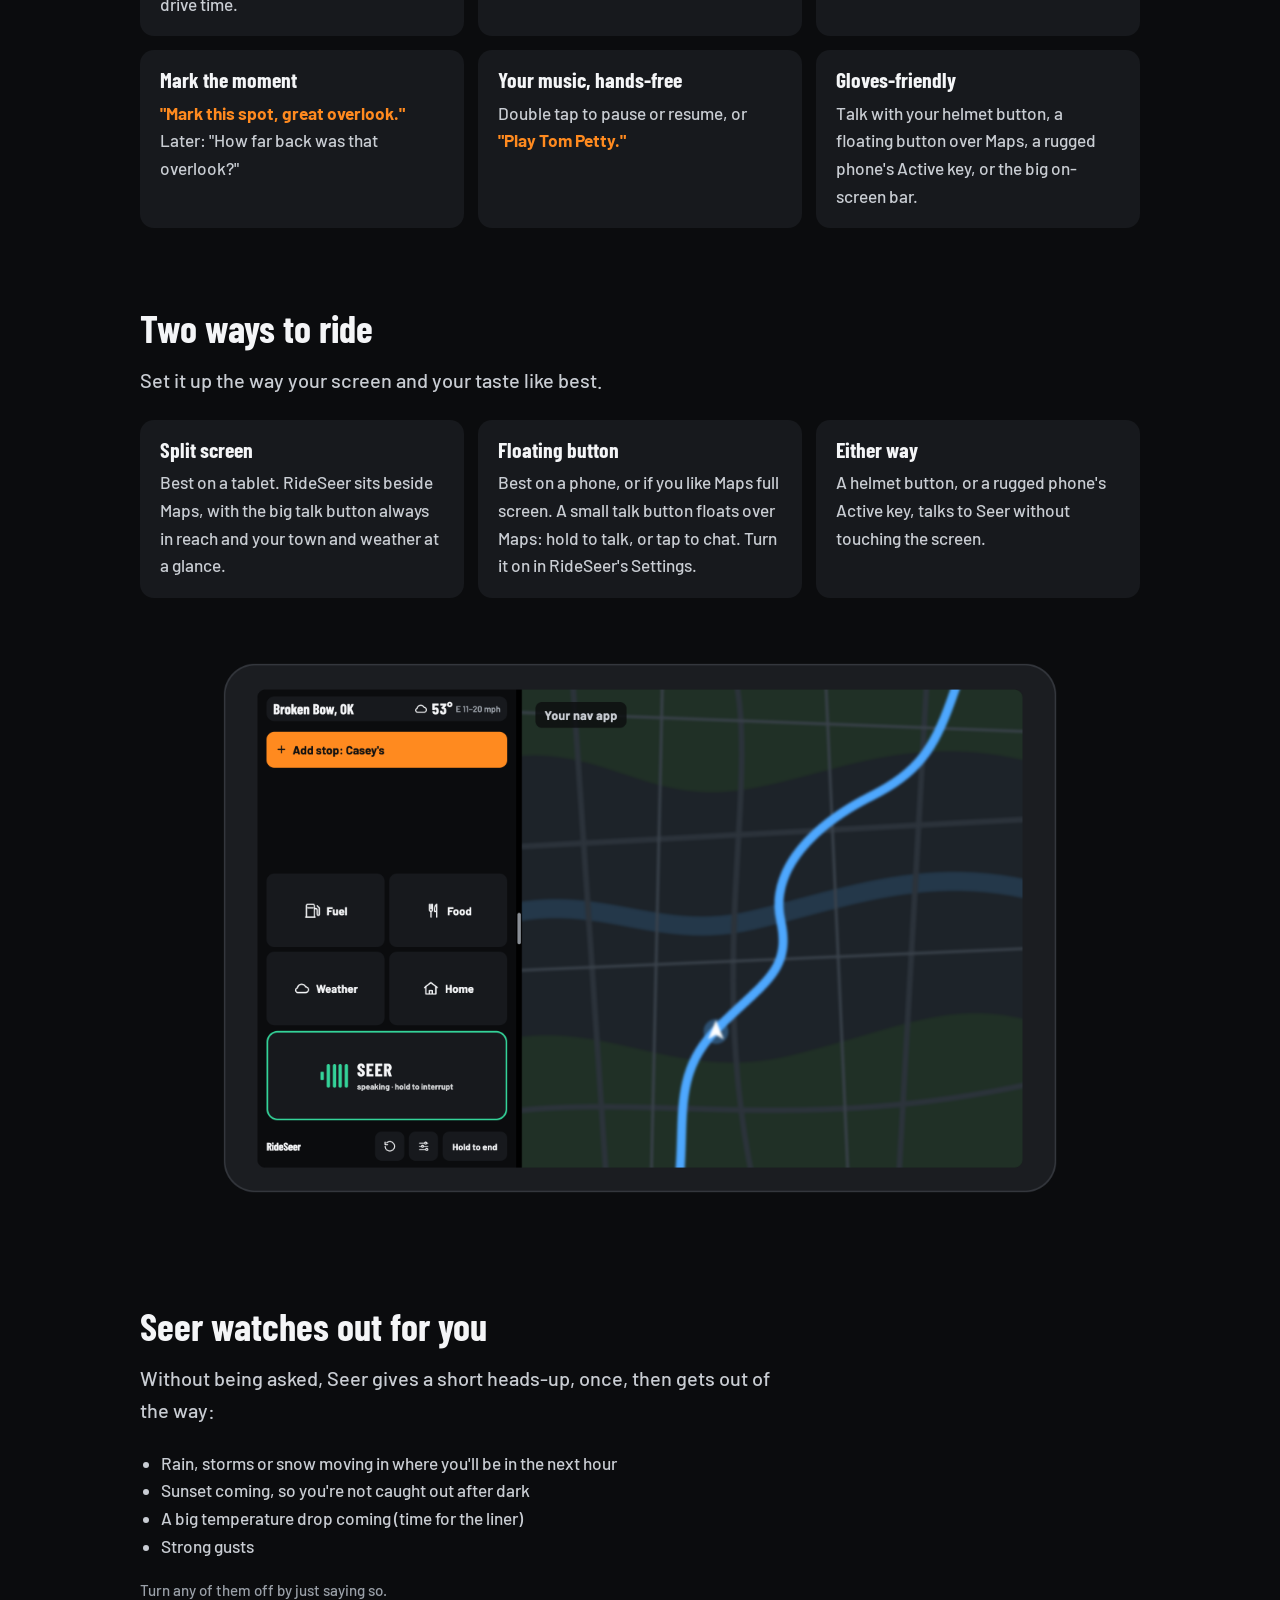
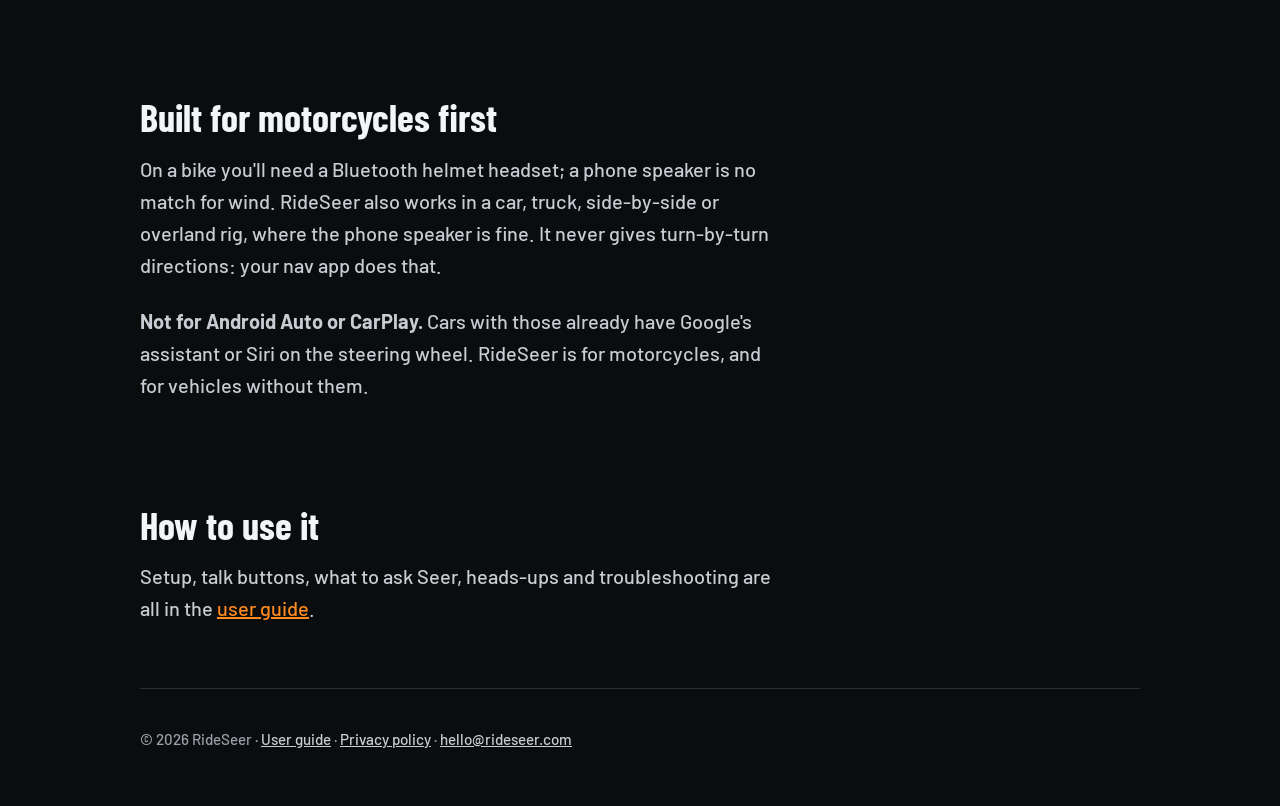
==== commit 01a13a37: "Tablet split image: RideSeer in the left third, nav app in two thirds Co-Authored-By: Claude Opus 5." ====
--- a/index.html
+++ b/index.html
@@ -73,7 +73,7 @@
             <p>A helmet button, or a rugged phone's Active key, talks to Seer without touching the screen.</p>
           </div>
         </div>
-        <img class="shot" src="img/split.png" alt="A tablet in split screen: a nav app's map on the left, RideSeer on the right with Seer speaking, the quick buttons and an Add stop button" loading="lazy">
+        <img class="shot" src="img/split.png" alt="A tablet in split screen: RideSeer in the left third with Seer speaking, the quick buttons and an Add stop button; a nav app's map fills the other two thirds" loading="lazy">
       </section>
 
       <section>
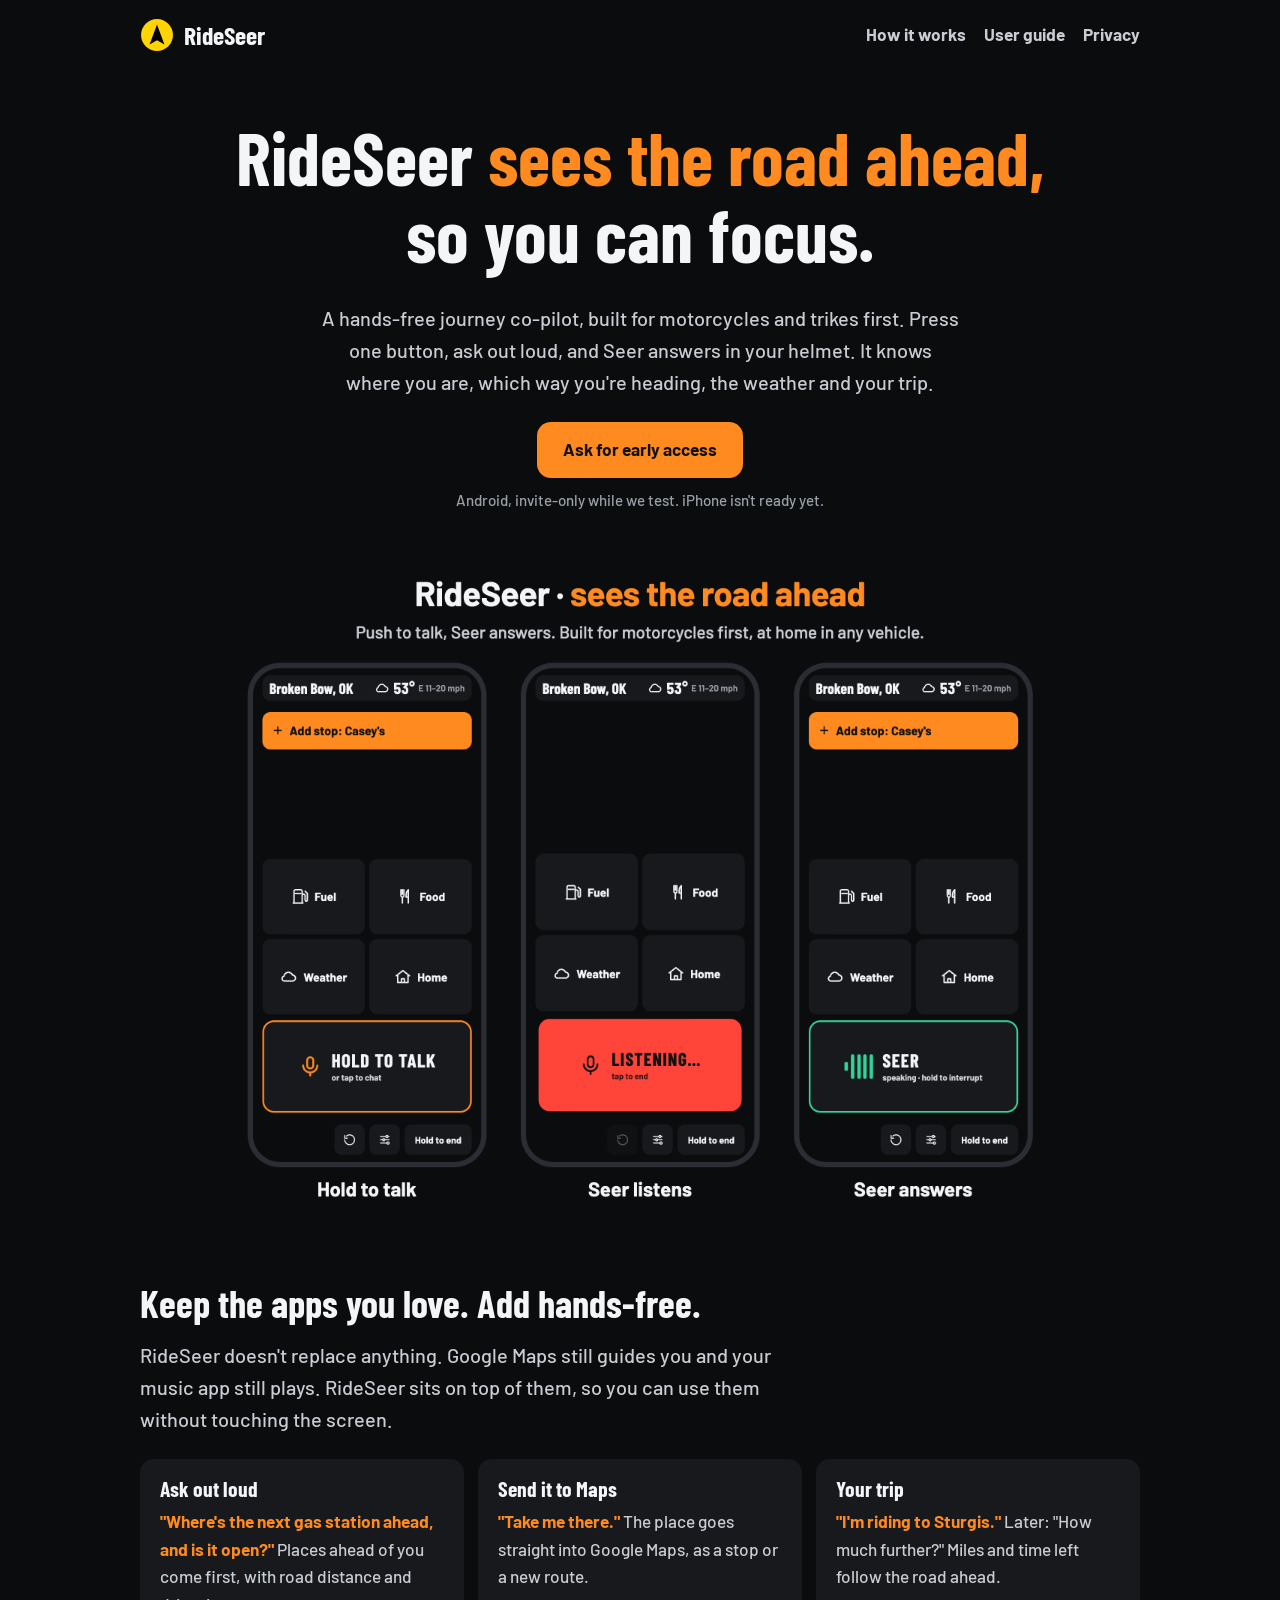
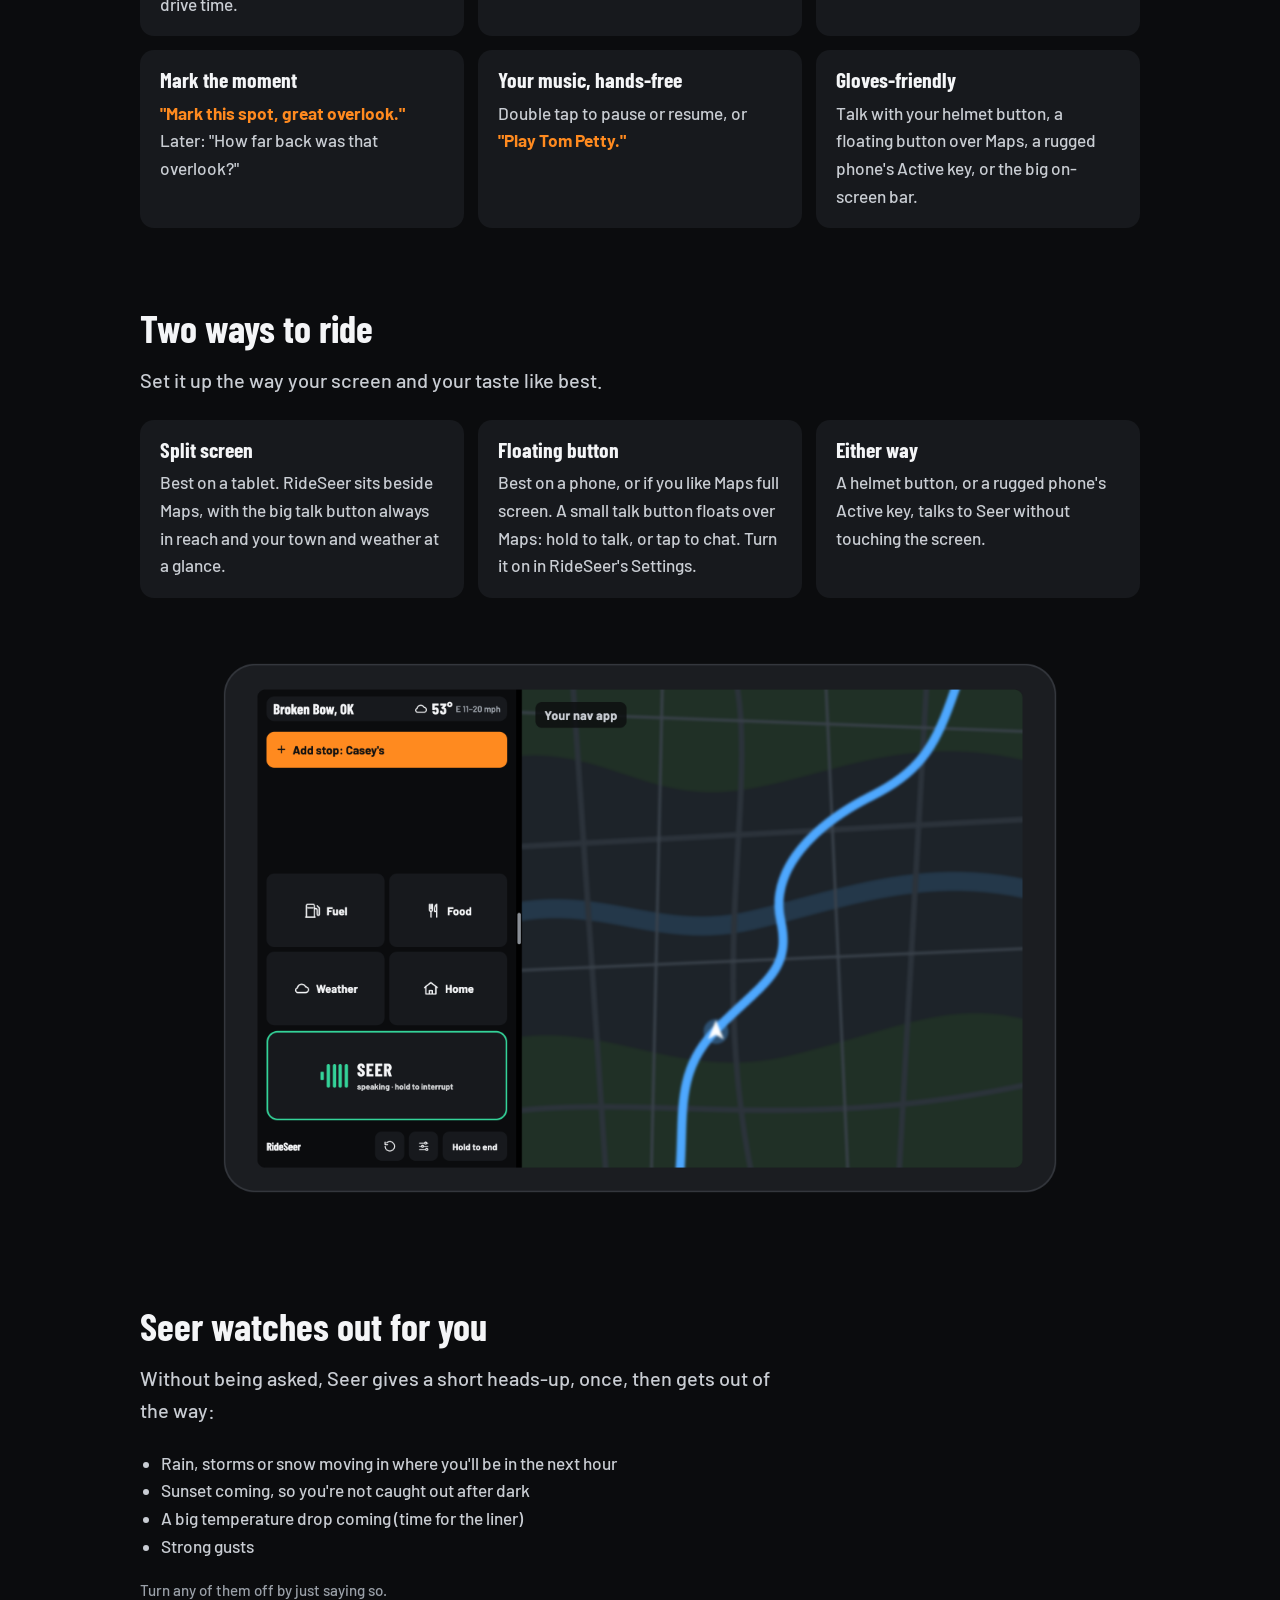
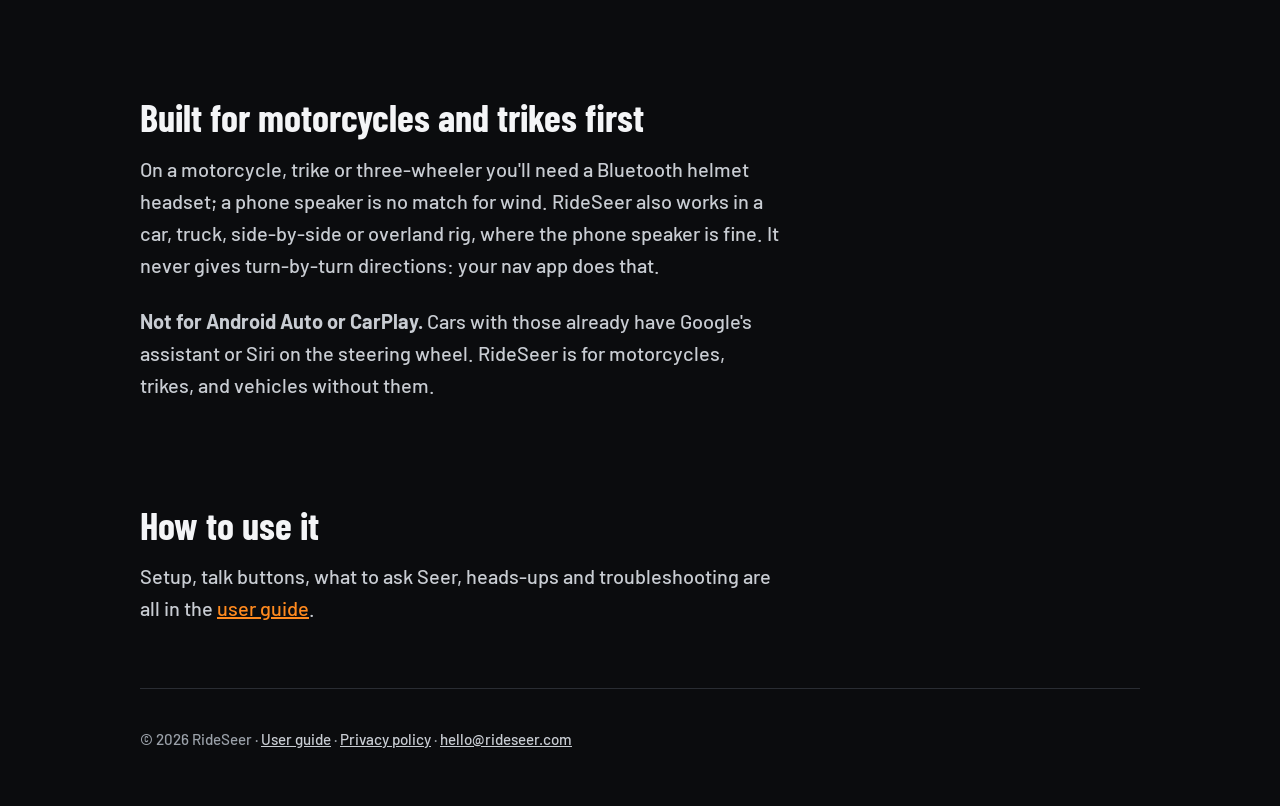
==== commit 003f5520: "Motorcycles and trikes first; guide republished Co-Authored-By: Claude Opus 5.5 <noreply@anthropic.c" ====
--- a/index.html
+++ b/index.html
@@ -4,7 +4,7 @@
   <meta charset="utf-8">
   <meta name="viewport" content="width=device-width, initial-scale=1">
   <title>RideSeer: sees the road ahead, so you can focus</title>
-  <meta name="description" content="RideSeer is a hands-free journey co-pilot, built for motorcycles first. Press a button, ask out loud, and Seer answers in your helmet.">
+  <meta name="description" content="RideSeer is a hands-free journey co-pilot, built for motorcycles and trikes first. Press a button, ask out loud, and Seer answers in your helmet.">
   <meta name="theme-color" content="#0b0c0e">
   <link rel="icon" href="favicon.svg" type="image/svg+xml">
   <link rel="stylesheet" href="style.css">
@@ -19,7 +19,7 @@
     <main>
       <div class="hero">
         <h1>RideSeer <span>sees the road ahead,</span><br>so you can focus.</h1>
-        <p class="lede">A hands-free journey co-pilot, built for motorcycles first. Press one button, ask out loud, and Seer answers in your helmet. It knows where you are, which way you're heading, the weather and your trip.</p>
+        <p class="lede">A hands-free journey co-pilot, built for motorcycles and trikes first. Press one button, ask out loud, and Seer answers in your helmet. It knows where you are, which way you're heading, the weather and your trip.</p>
         <a class="cta" href="mailto:hello@rideseer.com?subject=RideSeer%20early%20access">Ask for early access</a>
         <p class="note">Android, invite-only while we test. iPhone isn't ready yet.</p>
         <img class="shot" src="img/rideseer-3up.png" alt="Three RideSeer screens: ready to talk, listening, and Seer answering, with town and weather on top">
@@ -89,9 +89,9 @@
       </section>
 
       <section>
-        <h2>Built for motorcycles first</h2>
-        <p class="lede" style="margin-left:0">On a bike you'll need a Bluetooth helmet headset; a phone speaker is no match for wind. RideSeer also works in a car, truck, side-by-side or overland rig, where the phone speaker is fine. It never gives turn-by-turn directions: your nav app does that.</p>
-        <p class="lede" style="margin-left:0"><strong>Not for Android Auto or CarPlay.</strong> Cars with those already have Google's assistant or Siri on the steering wheel. RideSeer is for motorcycles, and for vehicles without them.</p>
+        <h2>Built for motorcycles and trikes first</h2>
+        <p class="lede" style="margin-left:0">On a motorcycle, trike or three-wheeler you'll need a Bluetooth helmet headset; a phone speaker is no match for wind. RideSeer also works in a car, truck, side-by-side or overland rig, where the phone speaker is fine. It never gives turn-by-turn directions: your nav app does that.</p>
+        <p class="lede" style="margin-left:0"><strong>Not for Android Auto or CarPlay.</strong> Cars with those already have Google's assistant or Siri on the steering wheel. RideSeer is for motorcycles, trikes, and vehicles without them.</p>
       </section>
 
       <section>
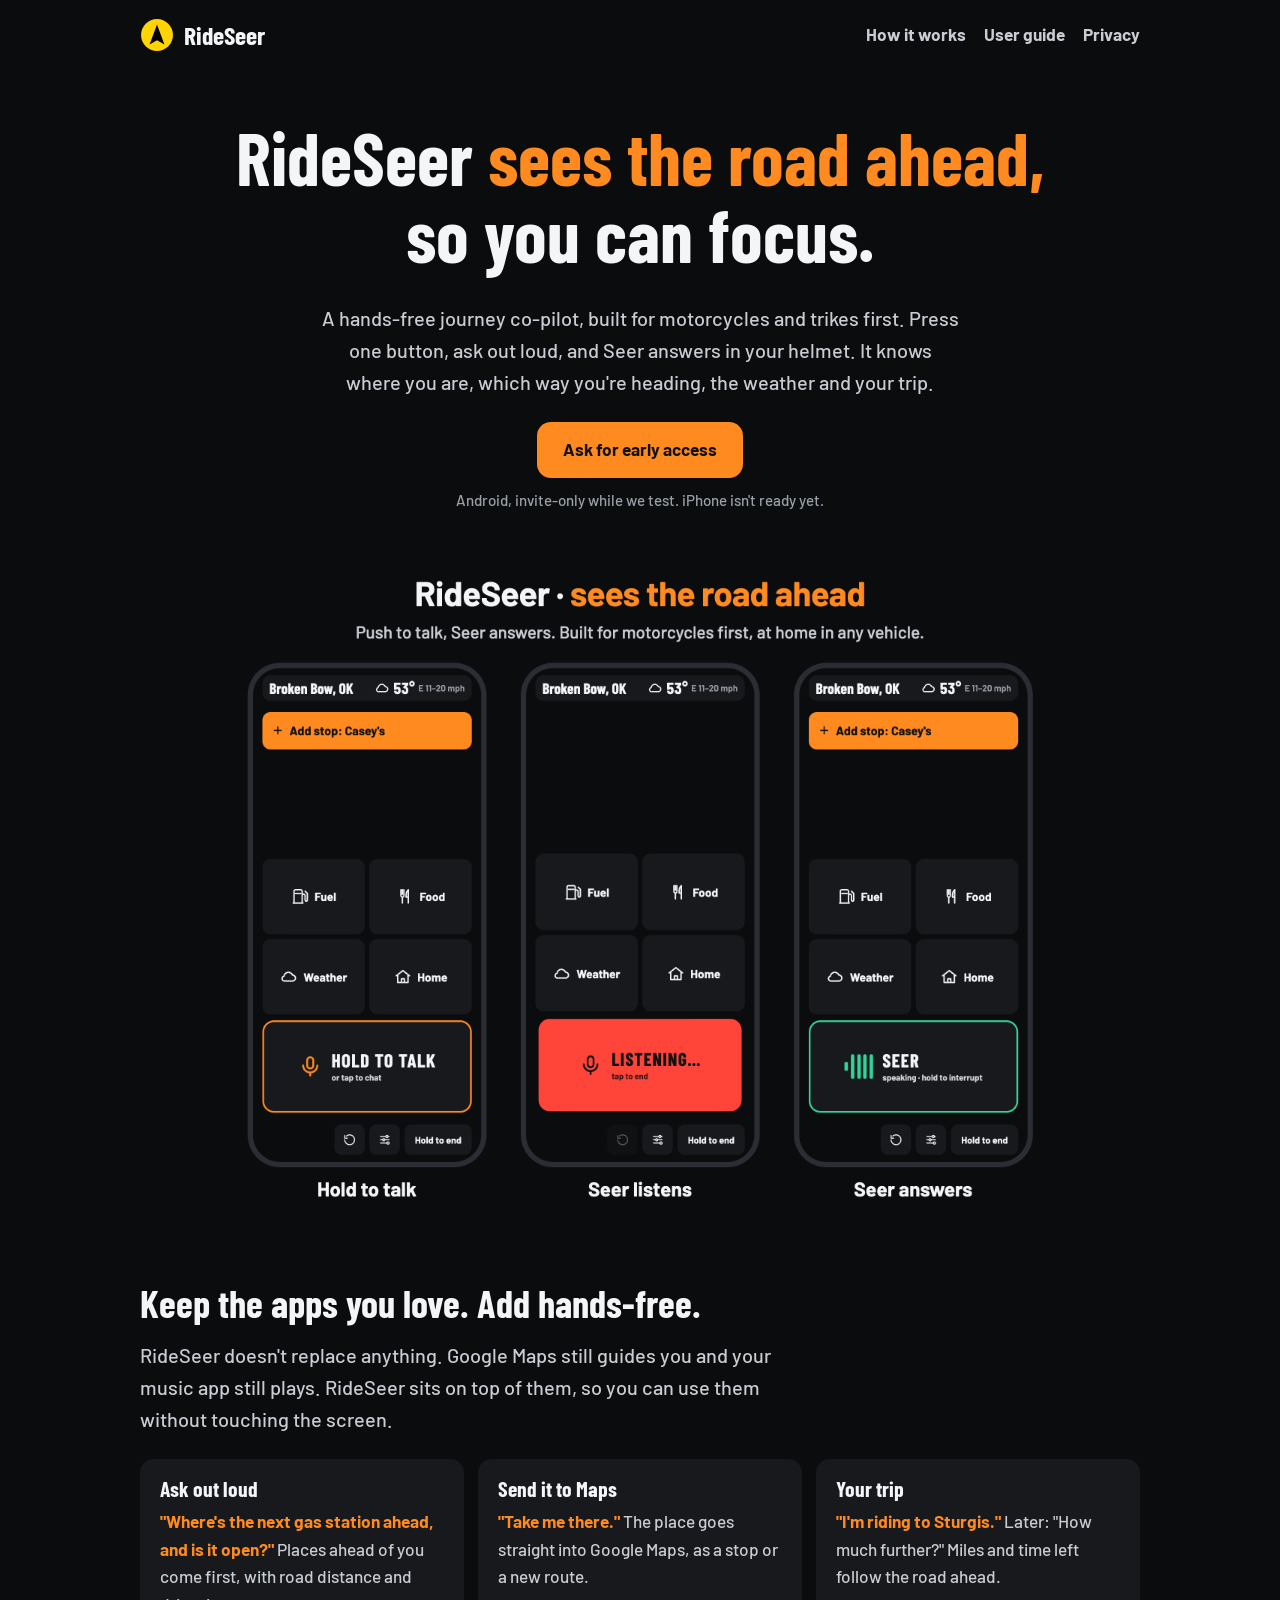
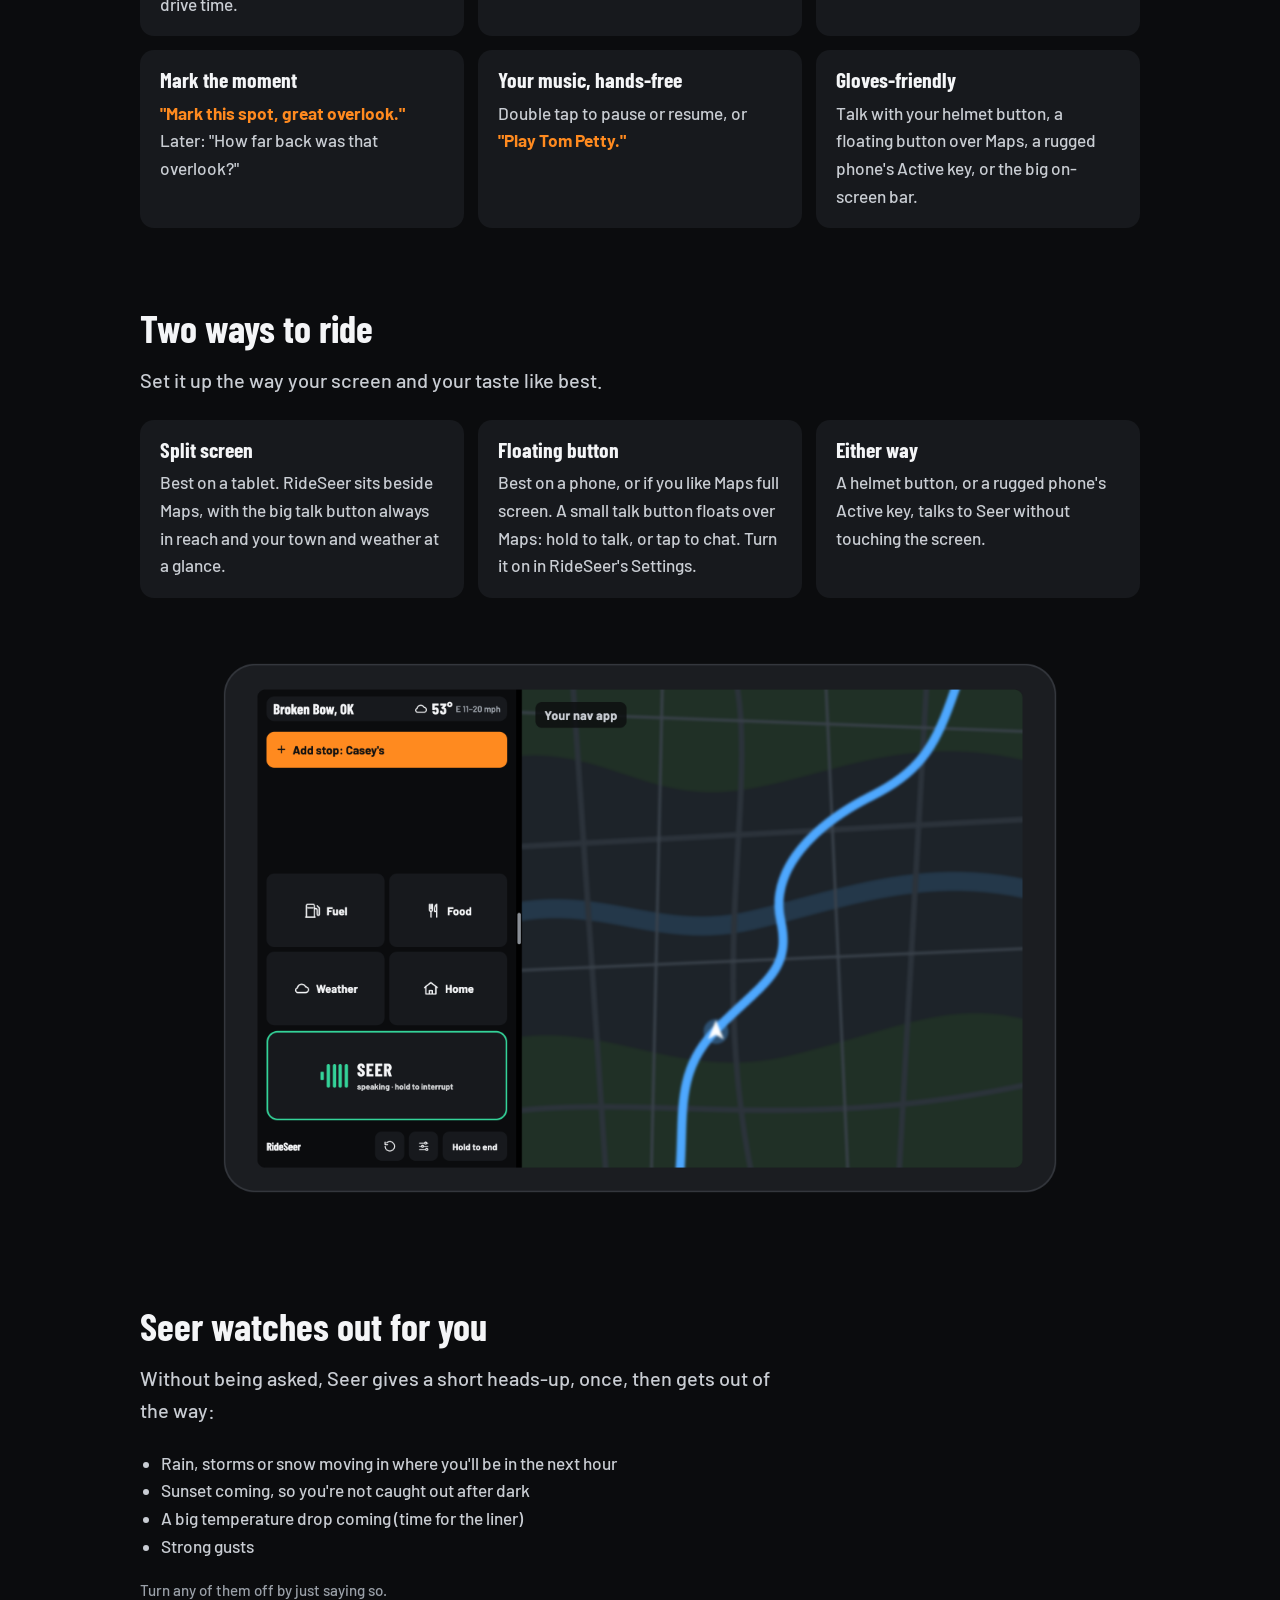
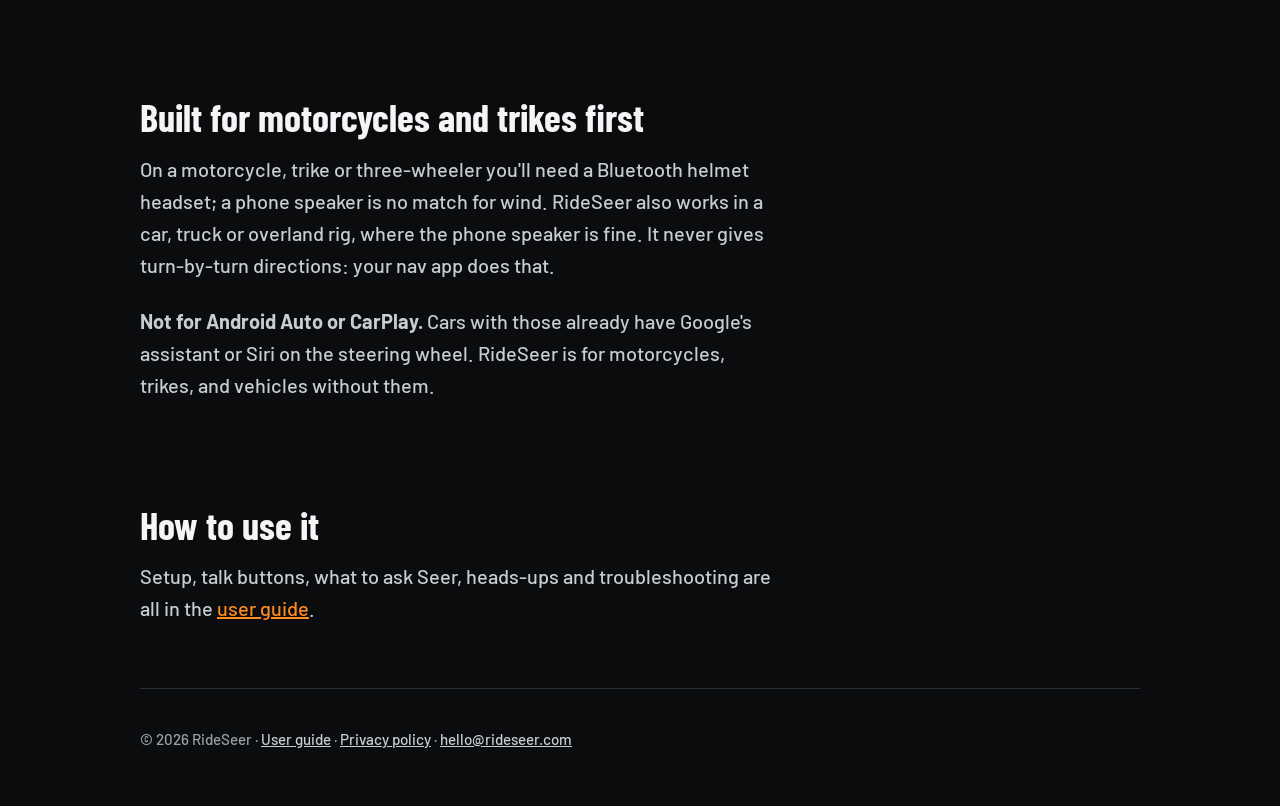
==== commit a2398b0a: "Drop side-by-sides from who RideSeer is for: trail and snow riding isn't its use Co-Authored-By: Cla" ====
--- a/index.html
+++ b/index.html
@@ -90,7 +90,7 @@
 
       <section>
         <h2>Built for motorcycles and trikes first</h2>
-        <p class="lede" style="margin-left:0">On a motorcycle, trike or three-wheeler you'll need a Bluetooth helmet headset; a phone speaker is no match for wind. RideSeer also works in a car, truck, side-by-side or overland rig, where the phone speaker is fine. It never gives turn-by-turn directions: your nav app does that.</p>
+        <p class="lede" style="margin-left:0">On a motorcycle, trike or three-wheeler you'll need a Bluetooth helmet headset; a phone speaker is no match for wind. RideSeer also works in a car, truck or overland rig, where the phone speaker is fine. It never gives turn-by-turn directions: your nav app does that.</p>
         <p class="lede" style="margin-left:0"><strong>Not for Android Auto or CarPlay.</strong> Cars with those already have Google's assistant or Siri on the steering wheel. RideSeer is for motorcycles, trikes, and vehicles without them.</p>
       </section>
 
